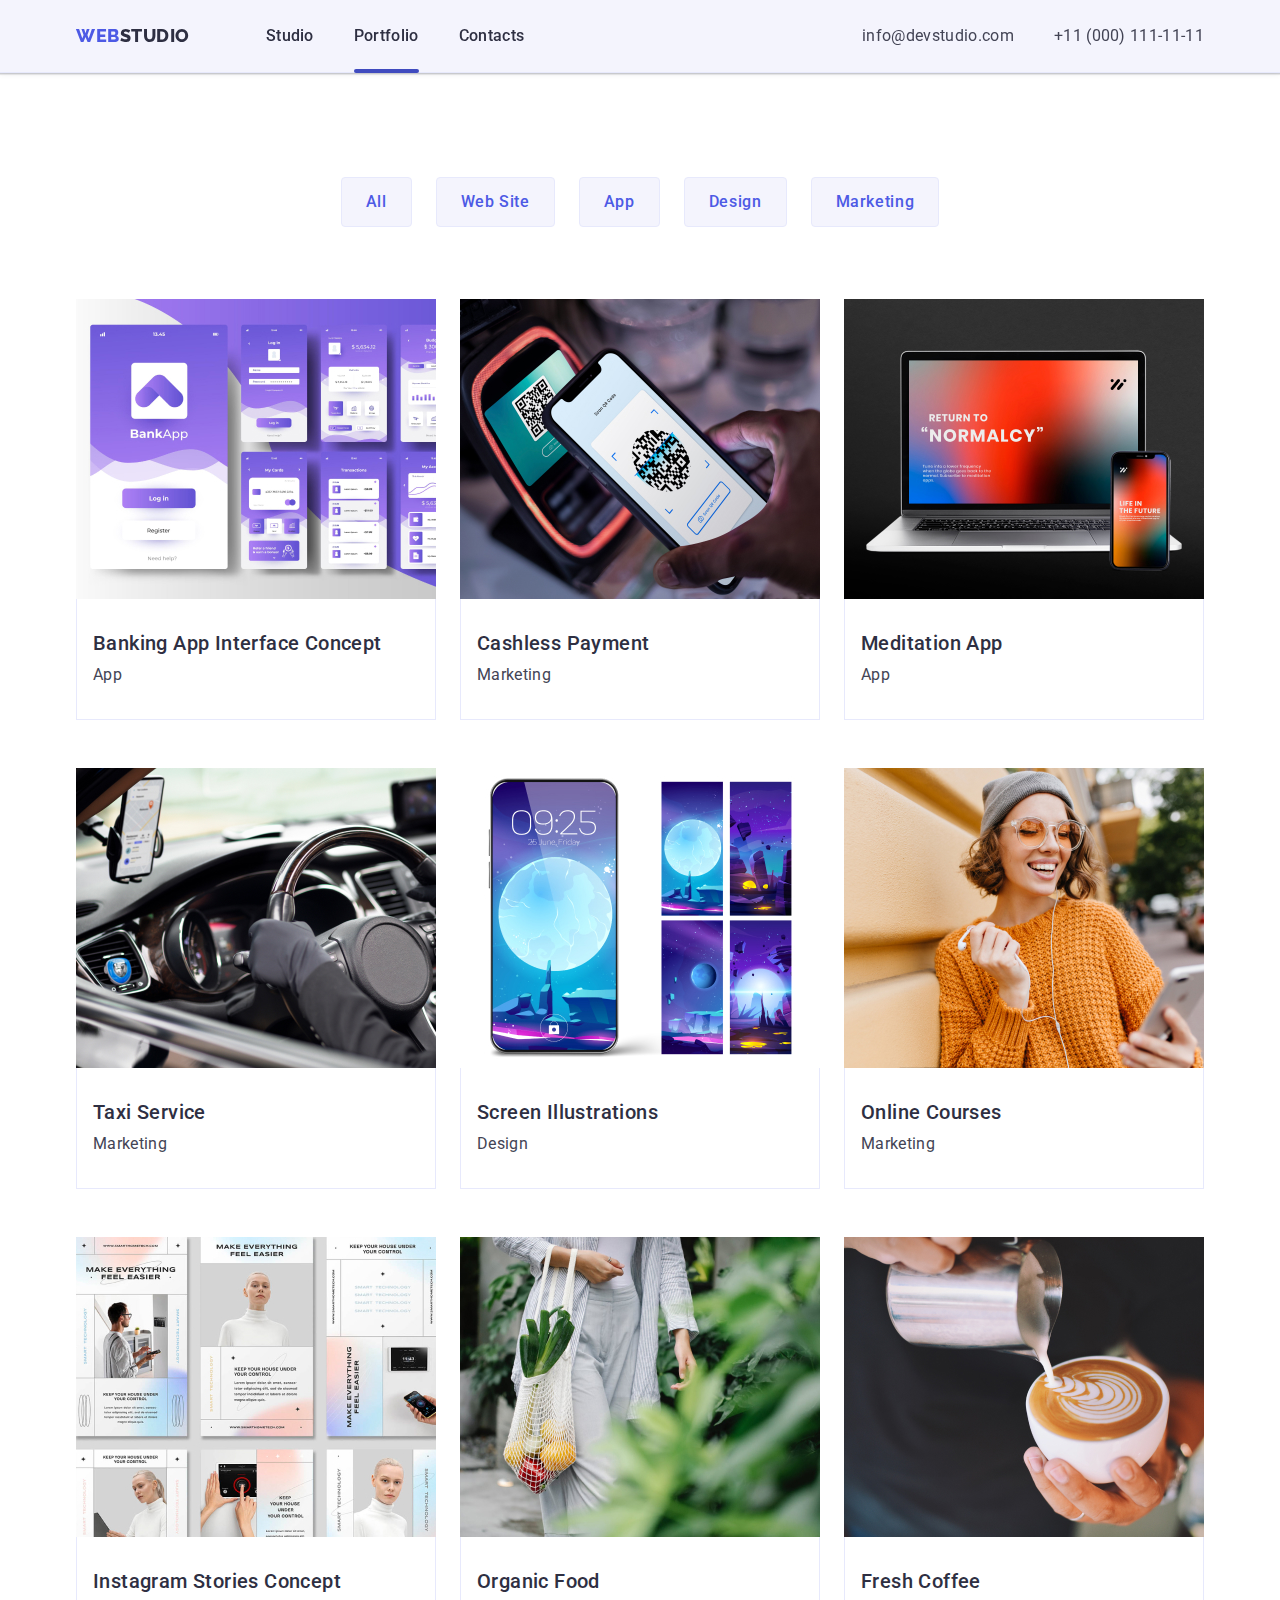
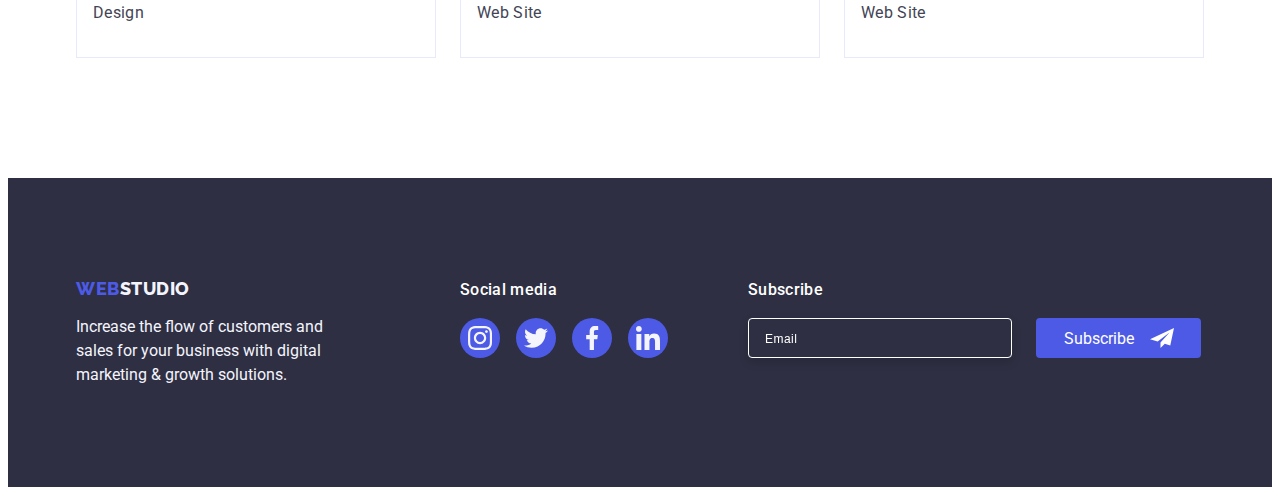
==== portfolio.html @ 1e432d4f "Initial commit" ====
<!DOCTYPE html>
<html lang="en">
  <head>
    <meta charset="UTF-8" />
    <meta http-equiv="X-UA-Compatible" content="IE=edge" />
    <meta name="viewport" content="width=device-width, initial-scale=1.0" />
    <link rel="preconnect" href="https://fonts.googleapis.com" />
    <link rel="preconnect" href="https://fonts.gstatic.com" crossorigin />
    <link
      href="https://fonts.googleapis.com/css2?family=Raleway:wght@800&family=Roboto:wght@400;500;700;900&display=swap"
      rel="stylesheet"
    />
    <title>Document</title>
    <link
      rel="stylesheet"
      href="https://cdnjs.cloudflare.com/ajax/libs/modern-normalize/1.1.0/modern-normalize.min.css"
      integrity="sha512-wpPYUAdjBVSE4KJnH1VR1HeZfpl1ub8YT/NKx4PuQ5NmX2tKuGu6U/JRp5y+Y8XG2tV+wKQpNHVUX03MfMFn9Q=="
      crossorigin="anonymous"
      referrerpolicy="no-referrer"
    />
    <link rel="stylesheet" href="./css/styles.css" />
  </head>
  <body>
    <header class="header header-portfolio">
      <div class="container nav">
        <nav class="nav-list">
          <a href="./index.html" class="web padding-web"
            >Web<span class="table-studio">Studio</span></a
          >
          <ul class="nav">
            <li class="nav-item">
              <a href="./index.html" class="links">Studio</a>
            </li>
            <li class="nav-item">
              <a href="./portfolio.html" class="links active">Portfolio</a>
            </li>
            <li class="nav-item"><a href="" class="links">Contacts</a></li>
          </ul>
        </nav>
        <address class="addr-nav">
          <ul class="nav-list address">
            <li>
              <a href="mailto:info@devstudio.com" class="contact"
                >info@devstudio.com</a
              >
            </li>
            <li>
              <a href="tel:+110001111111" class="contact"
                >+11 (000) 111-11-11</a
              >
            </li>
          </ul>
        </address>
      </div>
    </header>

    <main>
      <section class="filtrs">
        <div class="container">
          <h1 hidden>Portfolio</h1>
          <ul class="buttons-list">
            <li><button type="button" class="buttons">All</button></li>
            <li><button type="button" class="buttons">Web Site</button></li>
            <li><button type="button" class="buttons">App</button></li>
            <li><button type="button" class="buttons">Design</button></li>
            <li><button type="button" class="buttons">Marketing</button></li>
          </ul>

          <ul class="app-list">
            <li class="app-item">
              <a href="" class="app-link"
                ><div class="thumb">
                  <img
                    src="./images/banking.jpg"
                    alt="Banking App"
                    width="360"
                  />

                  <div class="overlay">
                    <p>
                      14 Stylish and User-Friendly App Design Concepts · Task
                      Manager App · Calorie Tracker App · Exotic Fruit Ecommerce
                      App · Cloud Storage App
                    </p>
                  </div>
                </div>
                <div class="app-title">
                  <h2 class="product-title">Banking App Interface Concept</h2>
                  <p class="article">App</p>
                </div></a
              >
            </li>
            <li class="app-item">
              <a href="" class="app-link"
                ><div class="thumb">
                  <img
                    src="./images/cashless.jpg"
                    alt="Cashless Payment"
                    width="360"
                  />

                  <div class="overlay">
                    <p>
                      14 Stylish and User-Friendly App Design Concepts · Task
                      Manager App · Calorie Tracker App · Exotic Fruit Ecommerce
                      App · Cloud Storage App
                    </p>
                  </div>
                </div>
                <div class="app-title">
                  <h2 class="product-title">Cashless Payment</h2>
                  <p class="article">Marketing</p>
                </div></a
              >
            </li>
            <li class="app-item">
              <a href="" class="app-link"
                ><div class="thumb">
                  <img
                    src="./images/meditation.jpg"
                    alt="Meditation App"
                    width="360"
                  />
                  <div class="overlay">
                    <p>
                      14 Stylish and User-Friendly App Design Concepts · Task
                      Manager App · Calorie Tracker App · Exotic Fruit Ecommerce
                      App · Cloud Storage App
                    </p>
                  </div>
                </div>
                <div class="app-title">
                  <h2 class="product-title">Meditation App</h2>
                  <p class="article">App</p>
                </div></a
              >
            </li>
            <li class="app-item">
              <a href="" class="app-link"
                ><div class="thumb">
                  <img src="./images/taxi.jpg" alt="Taxi Service" width="360" />

                  <div class="overlay">
                    <p>
                      14 Stylish and User-Friendly App Design Concepts · Task
                      Manager App · Calorie Tracker App · Exotic Fruit Ecommerce
                      App · Cloud Storage App
                    </p>
                  </div>
                </div>
                <div class="app-title">
                  <h2 class="product-title">Taxi Service</h2>
                  <p class="article">Marketing</p>
                </div></a
              >
            </li>
            <li class="app-item">
              <a href="" class="app-link"
                ><div class="thumb">
                  <img
                    src="./images/screen.jpg"
                    alt="Screen Illustration"
                    width="360"
                  />
                  <div class="overlay">
                    <p>
                      14 Stylish and User-Friendly App Design Concepts · Task
                      Manager App · Calorie Tracker App · Exotic Fruit Ecommerce
                      App · Cloud Storage App
                    </p>
                  </div>
                </div>
                <div class="app-title">
                  <h2 class="product-title">Screen Illustrations</h2>
                  <p class="article">Design</p>
                </div></a
              >
            </li>
            <li class="app-item">
              <a href="" class="app-link"
                ><div class="thumb">
                  <img
                    src="./images/oline-courses.jpg"
                    alt="Oline Courses"
                    width="360"
                  />

                  <div class="overlay">
                    <p>
                      14 Stylish and User-Friendly App Design Concepts · Task
                      Manager App · Calorie Tracker App · Exotic Fruit Ecommerce
                      App · Cloud Storage App
                    </p>
                  </div>
                </div>
                <div class="app-title">
                  <h2 class="product-title">Online Courses</h2>
                  <p class="article">Marketing</p>
                </div></a
              >
            </li>
            <li class="app-item">
              <a href="" class="app-link"
                ><div class="thumb">
                  <img
                    src="./images/instagram-stories.jpg"
                    alt="Instagram Stories"
                    width="360"
                  />
                  <div class="overlay">
                    <p>
                      14 Stylish and User-Friendly App Design Concepts · Task
                      Manager App · Calorie Tracker App · Exotic Fruit Ecommerce
                      App · Cloud Storage App
                    </p>
                  </div>
                </div>
                <div class="app-title">
                  <h2 class="product-title">Instagram Stories Concept</h2>
                  <p class="article">Design</p>
                </div></a
              >
            </li>
            <li class="app-item">
              <a href="" class="app-link"
                ><div class="thumb">
                  <img src="./images/organic-food.jpg" alt="Food" width="360" />

                  <div class="overlay">
                    <p>
                      14 Stylish and User-Friendly App Design Concepts · Task
                      Manager App · Calorie Tracker App · Exotic Fruit Ecommerce
                      App · Cloud Storage App
                    </p>
                  </div>
                </div>
                <div class="app-title">
                  <h2 class="product-title">Organic Food</h2>
                  <p class="article">Web Site</p>
                </div></a
              >
            </li>
            <li class="app-item">
              <a href="" class="app-link"
                ><div class="thumb">
                  <img
                    src="./images/fresh-coffee.jpg"
                    alt="Coffee"
                    width="360"
                  />
                  <div class="overlay">
                    <p>
                      14 Stylish and User-Friendly App Design Concepts · Task
                      Manager App · Calorie Tracker App · Exotic Fruit Ecommerce
                      App · Cloud Storage App
                    </p>
                  </div>
                </div>
                <div class="app-title">
                  <h2 class="product-title">Fresh Coffee</h2>
                  <p class="article">Web Site</p>
                </div></a
              >
            </li>
          </ul>
        </div>
      </section>
    </main>

    <footer class="footer">
      <div class="container footer-conteinter">
        <div class="footer-webstudio">
          <a href="./index.html" class="web footer-web"
            >Web<span class="footer-studio">Studio</span></a
          >
          <p class="footer-content">
            Increase the flow of customers and sales for your business with
            digital marketing & growth solutions.
          </p>
        </div>
        <div class="footer-soc-media">
          <p class="footer-media">Social media</p>
          <ul class="footer-list">
            <li class="soc-media">
              <a href="" class="footer-link" aria-label="Go to instagram">
                <svg class="icon-bg" width="24" height="24">
                  <use
                    class="icon"
                    href="./images/icons.svg#icon-instagram"
                  ></use>
                </svg>
              </a>
            </li>
            <li class="soc-media">
              <a href="" class="footer-link" aria-label="Go to twitter">
                <svg class="icon-bg" width="24" height="24">
                  <use
                    class="icon"
                    href="./images/icons.svg#icon-twitter"
                  ></use>
                </svg>
              </a>
            </li>
            <li class="soc-media">
              <a href="" class="footer-link" aria-label="Go to facebook">
                <svg class="icon-bg" width="24" height="24">
                  <use
                    class="icon"
                    href="./images/icons.svg#icon-facebook"
                  ></use>
                </svg>
              </a>
            </li>
            <li class="soc-media">
              <a href="" class="footer-link" aria-label="Go to linkedin">
                <svg class="icon-bg" width="24" height="24">
                  <use
                    class="icon"
                    href="./images/icons.svg#icon-linkedin"
                  ></use>
                </svg>
              </a>
            </li>
          </ul>
        </div>
        <div class="subscribe">
          <p class="subscribe-title">Subscribe</p>
          <div class="nav">
            <form class="subscribe-form">
              <label>
                <input
                  class="subscribe-input"
                  type="email"
                  name="email"
                  placeholder="Email"
                />
              </label>
            </form>
            <div class="subscribe-label">
              <batton class="subscribe-btn">
                <span class="subscribe-btn-title">Subscribe</span>
                <svg class="subscribe-logo" width="24" height="24">
                  <use href="./images/icons.svg#icon-telega-footer"></use>
                </svg>
              </batton>
            </div>
          </div>
        </div>
      </div>
    </footer>
  </body>
</html>
---- css/styles.css ----
:root{
    --title-text-color:#2E2F42;
    --text-color:#434455;
    --focus-text:#404BBF;
    --text-button:#4D5AE5;
    --background-button:#E7E9FC;
    --focus-button:#FFFFFF;
    --footer-text:#F4F4FD;
    --footer-focus-link:#31D0AA;
    --logo:#8E8F99;
    --anim-transition:250ms linear;
    --modal:#FCFCFC;
            
}

*,
*::after,
*::before{
    box-sizing: border-box;

}

.container{
    width: 1158px;
    padding: 0 15px; 
    margin: 0 auto;
}

body{
    font-family: Roboto, sans-serif;
    color: var(--text-color);
    background-color: var(--focus-button);
    padding-top: 73px;
}

ul {
    list-style: none;
    padding: 0;
    margin: 0;
}

a {
    color: inherit;
    text-decoration: none;
}

h1,
h2,
h3,
h4,
h5,
h6,
p {
    margin: 0;
}

img {
    display: block;
}

button {
    padding: 0;
    border: none;
    background-color: transparent;
    font: inherit;
    cursor: pointer;
}

address {
    font-style: normal;
}

/* header-nav */
.header-portfolio{
    z-index: 1;
}

.header {
    position: fixed;
    width: 100%;
        top: 0;
        left: 0;
        background-color: var(--footer-text);
    border-bottom: 1px solid var(--background-button);
    box-shadow: 0px 2px 1px rgba(46, 47, 66, 0.08), 0px 1px 1px rgba(46, 47, 66, 0.16), 0px 1px 6px rgba(46, 47, 66, 0.08);
}

.nav{
    display: flex;
}

.nav-list {
    display: flex;
    align-items: center;
}

.nav-item:not(:last-child){
margin-right: 40px;
}

.web {
    font-family: 'Raleway', sans-serif;
    font-weight: 800;
    font-size: 18px;
    line-height: 1.17;
    letter-spacing: 0.03em;
    text-transform: uppercase;
    color: var(--text-button);
    text-decoration: none;
}

.padding-web {
    margin-right: 76px;
    padding: 24px 0;
}

.table-studio {
    color: var(--title-text-color);
}

.links {
    font-weight: 500;
    font-size: 16px;
    line-height: 1.5;
    letter-spacing: 0.02em;
    color: var(--title-text-color);
    padding: 24px 0;
    transition: color var(--anim-transition);
    display: block;
    position: relative;
}

.active::after{
    content: '';
    position: absolute;
    width: 100%;
    height: 4px;
    bottom: -1px;
    background-color: var(--focus-text);
    left: 0;
    border-radius: 2px;

}
.links:hover,
.links:focus {
    color: var(--focus-text);
}

/* header-address */

.address {
    margin-left: auto;
    gap: 40px;
    padding: 24px 0;
}

.addr-nav {
    font-style: normal;
    margin-left: auto;
}

.contact {
    font-size: 16px;
    line-height: 1.5;
    letter-spacing: 0.02em;
    color: var(--text-color);
    transition: color var(--anim-transition);
}

.contact:hover,
.contact:focus {
    color: var(--focus-text);
}

/* hero */

.hero {
    background-image: linear-gradient(rgba(46, 47, 66, 0.7),rgba(46, 47, 66, 0.7)), url(../images/hero-photo.jpg);
    max-width: 1440px;
    margin-left: auto;
    margin-right: auto;
    background-repeat: no-repeat;
    background-position: center;
    background-size: cover;
    padding-top: 188px;
    padding-bottom: 188px;
}

.hero-title {
    margin-bottom: 48px;
    margin-top: 0;
    margin-left: auto;
    margin-right: auto;
    font-size: 56px;
    line-height: 1.07;
    letter-spacing: 0.02em;
    color: var(--focus-button);
    max-width: 496px;
    text-align: center;

}

.button {
    background-color: var(--text-button);
    font-family: "Roboto", sans-serif;
    font-weight: 500;
    font-size: 16px;
    line-height: 1.5;
    letter-spacing: 0.04em;
    color: var(--focus-button);
    cursor: pointer;
    box-shadow: 0px 4px 4px rgba(0, 0, 0, 0.15);
    border-radius: 4px;
    padding: 16px 32px;
    display: block;
    min-width: 169px;
    margin: 0 auto;
    transition: background-color var(--anim-transition),  color var(--anim-transition);

}

.button:hover,
.button:focus {
    color: var(--focus-button);
    background-color: var(--focus-text);

}

/* first section "Our work" */
.card-name{
    padding: 32px 0;
}

.our-work {
    padding: 120px 0;
}

.work-list {
    display: flex;
    justify-content: space-between;
    gap: 24px;
}

.work-item {
    width: calc((100% - 72px) / 4);
}

.work-bg-icon{
    display: flex;
    align-items: center;
    justify-content: center;
    border-radius: 4px;
    margin-bottom: 8px;
    width: 264px;
    height: 112px;
    background-color: var(--footer-text);
    padding: 24px 100px;
}

.work {
    font-weight: 500;
    font-size: 20px;
    line-height: 1.2;
    letter-spacing: 0.02em;
    color: var(--title-text-color);
    margin-bottom: 8px;
}

.article {
    font-size: 16px;
    line-height: 1.5;
    letter-spacing: 0.02em;
    color: var(--text-color);
}

/* second section "What are we doind" */

.application {
    padding-bottom: 120px;
}

.application-title {

    font-weight: 700;
    font-size: 36px;
    line-height: calc(40 / 36);
    text-align: center;
    letter-spacing: 0.02em;
    text-transform: capitalize;
    color: var(--title-text-color);
    margin-bottom: 72px;
}

.application-list {
    display: flex;
    justify-content: space-between;
    gap: 24px;
}

.application-item {
    width: calc((100% - 48px) / 3);
}

/* third section "Our team" */

.bg-team {
    background-color: var(--footer-text);
    padding: 120px 0;
}

.bg-cards {
    background-color: var(--focus-button);
    width: calc((100% - 72px) / 4);
    border-radius: 0px 0px 4px 4px;
    background: #FFFFFF;
        box-shadow: 0px 1px 6px rgba(46, 47, 66, 0.08), 0px 1px 1px rgba(46, 47, 66, 0.16), 0px 2px 1px rgba(46, 47, 66, 0.08);
}

.card-name {
    padding: 32px 0;
    
}

.soc-media-list{
    display: flex;
    margin-top: 8px;
    gap: 24px;
    justify-content: center;
}

.icon-bg{
    fill: var(--footer-text);
}

.social-link{
    display: flex;
    align-items: center;
    justify-content: center;
    width: 40px;
    height: 40px;
    border-radius: 50%;
    background-color: var(--text-button);
    transition: background-color var(--anim-transition);
}

.social-link:hover,
.social-link:focus{
    background-color: var(--focus-text);
}

.worker {
    font-weight: 500;
    font-size: 20px;
    line-height: 1.2;
    letter-spacing: 0.02em;
    color: var(--title-text-color);
    margin-bottom: 8px;
    text-align: center;
}

.subtitle {
    font-size: 16px;
    line-height: 1.5;
    letter-spacing: 0.02em;
    color: var(--text-color);
    text-align: center;
}

/* main section buttons */

.filtrs {
    padding-top: 96px;
    padding-bottom: 120px;
}

.buttons-list {
    display: flex;
    gap: 24px;
    justify-content: center;
    margin-bottom: 72px;
}

.buttons {
    font-size: 16px;
    line-height: 1.5;
    font-weight: 500;
    letter-spacing: 0.04em;
    color: var(--text-button);
    background-color: var(--footer-text);
    cursor: pointer;
    font-family: inherit;
    border: 1px solid var(--background-button);
    border-radius: 4px;
    padding: 12px 24px;
    transition: color var(--anim-transition), background-color var(--anim-transition), border var(--anim-transition), box-shadow var(--anim-transition);
}

.buttons:hover,
.buttons:focus {
    color: var(--focus-button);
    background-color: var(--focus-text);
    border: 1px solid transparent;
    box-shadow: 0px 3px 1px rgba(0, 0, 0, 0.1), 0px 2px 1px rgba(0, 0, 0, 0.08), 0px 2px 2px rgba(0, 0, 0, 0.12);
}

/* cards section */

.app-list {
    display: flex;
    flex-wrap: wrap;
    gap: 24px;
    row-gap: 48px;
}

.app-link{
    display: block;
    transition: box-shadow var(--anim-transition);
}
.app-title {
    padding: 32px 16px;
    border: 1px solid var(--background-button);
    border-top: none;
}

.app-link:hover,
.app-link:focus{
    box-shadow: 0px 1px 6px rgba(46, 47, 66, 0.08), 0px 1px 1px rgba(46, 47, 66, 0.16), 0px 2px 1px rgba(46, 47, 66, 0.08);
}

.app-link:hover .overlay,
.app-link:focus .overlay{
    transform: translateY(0%);
}

.app-item {
    flex-basis: calc((100% - 24px * 2) / 3);
}

.product-title {
    font-weight: 500;
    font-size: 20px;
    line-height: 1.2;
    letter-spacing: 0.02em;
    color: var(--title-text-color);
    margin-bottom: 8px;

}

.thumb{
position: relative;
overflow: hidden;
}

.overlay{
    font-size: 16px;
        line-height: calc(24 / 16);
        letter-spacing: 0.02em;
    color: var(--footer-text);

    position: absolute;
    top: 0;
    left: 0;
    width: 100%;
    height: 100%;
    background-color: var(--text-button);
    padding: 40px 32px;
    transform: translateY(100%);
    transition: transform var(--anim-transition);
}

/* Customers */

.logo-section{
padding: 120px 0;
}

.logo-title{
    font-size: 36px;
    line-height: 1.1;
    color: var(--title-text-color);
    text-align: center;
    margin-bottom: 72px;

}
.logo-list {
    display: flex;
    margin-top: 72px;
    gap: 24px;
}

.logo-item{
    width: calc((100% - 120px) / 6);
    height: 88px;
}

.logo-link{
    width: 100%;
    height: 100%;
    border: 1px solid var(--logo);
    border-radius: 4px;
    display: flex;
    align-items: center;
    justify-content: center;
    color: var(--logo);
    transition: color var(--anim-transition), border-color var(--anim-transition);
}

.logo-link:hover,
.logo-link:focus {
    border-color:var(--focus-text);
    color:var(--focus-text);  
}

    .logo{
        fill: currentColor;
    }
    
/* footer */

.footer-conteinter{
    align-items: baseline;
    display: flex;
}
.footer{
    background-color: var(--title-text-color);
    padding: 100px 0;
    
}

.footer-webstudio{
    margin-right: 120px;
}

.footer-studio{
    color: var(--footer-text);
}

.footer-web
{
    display: inline-block;
        margin-bottom: 16px;
}

.footer-content{
    color: var(--footer-text);
    width: 264px;
    font-size: 16px;
    line-height: calc(24 / 16);
}

.footer-media{
        color: var(--focus-button);
        font-weight: 500;
        font-size: 16px;
        line-height: calc(24 / 16);
        letter-spacing: 0.02em;
        margin-bottom: 16px;
}

.footer-list {
    display: flex;
    margin-top: 16px;
    gap: 16px;
}

.footer-link {
    display: flex;
    align-items: center;
    justify-content: center;
    width: 40px;
    height: 40px;
    border-radius: 50%;
    background-color: var(--text-button);
    transition: background-color var(--anim-transition);
}

.footer-link:hover,
.footer-link:focus {
    background-color: var(--footer-focus-link);
}
.subscribe{
    margin-left: 80px;
}
.subscribe-form{
    margin-right: 24px;
}

.subscribe-title {
    color: var(--focus-button);
    font-weight: 500;
    font-size: 16px;
    line-height: calc(24 / 16);
    letter-spacing: 0.02em;
    margin-bottom: 16px;
}

.subscribe-input{
    width: 264px;
    height: 40px;
    
    background-color: var(--title-text-color);
    border: 1px solid var(--focus-button);
    filter: drop-shadow(0px 4px 4px rgba(0, 0, 0, 0.15));
    border-radius: 4px;
    padding: 8px 16px;
    transition: border var(--anim-transition);
}

.subscribe-input:hover{
    border: 1px solid var(--focus-text) ;
}

.subscribe-input::placeholder{
    color: var(--focus-button);
    font-size: 12px;
        line-height: calc(24 / 12);
        letter-spacing: 0.04em;

}

.subscribe-btn{
    width: 165px;
    height: 40px;
    color: var(--focus-button);
    background-color: var(--text-button);
    border-radius: 4px;
    display: flex;
    align-items: center;
    justify-content: center;
    transition: background-color var(--anim-transition);  
}

.subscribe-btn:hover,
.subscribe-btn:focus{
    background-color: var(--focus-text);
}

.subscribe-btn-title{
    margin-right: 16px; 
}
.subscribe-logo{
    fill: var(--focus-button);
}

.subscribe-label{
    display: flex;
}
/* modal */

.backdrop.is-hidden {
    opacity: 0;
    visibility: hidden;
    pointer-events: none;
}

.backdrop {
    position: fixed;
    top: 0;
    left: 0;
    width: 100%;
    height: 100%;
    background: rgba(46, 47, 66, 0.4);
    transition: opacity var(--anim-transition), visibility var(--anim-transition);
}

.modal {
    position: absolute;
    top: 50%;
    left: 50%;
    transform: translate(-50%, -50%) scale(1);
    width: 408px;
    min-height: 584px;
    background-color: var(--modal);
    transition: transform var(--anim-transition);
    box-shadow: 0px 1px 1px rgba(0, 0, 0, 0.14), 0px 1px 3px rgba(0, 0, 0, 0.12), 0px 2px 1px rgba(0, 0, 0, 0.2);
    border-radius: 4px;
    padding: 72px 24px 0 24px;
}

.backdrop.is-hidden .modal {
    transform: translate(-50%, -50%) rotate(0.6);
}

.close-btn {
    position: absolute;
    right: 24px;
    top: 24px;
    display: flex;
    align-items: center;
    justify-content: center;
    width: 24px;
    height: 24px;
    border-radius: 50%;
    background-color: var(--background-button);
    fill: var(--title-text-color);
    transition: background-color var(--anim-transition), fill var(--anim-transition);
}

.close-btn:hover,
.close-btn:focus{
    background-color: var(--focus-text);
    fill: var(--focus-button);
}

.modal-title{
    font-weight: 500;
    font-size: 16px;
    line-height: calc(24 / 16);
    text-align: center;
    letter-spacing: 0.02em;
    color: var(--title-text-color);
    margin-bottom: 16px;
}

.modal-form-name{
    font-size: 12px;
    line-height: calc(14 / 12);
    letter-spacing: 0.01em;
    color: var(--logo);
}

.modal-form-label {
    display: flex;
    flex-direction: column;
    gap: 4px;
}

.modal-form-label:not(:last-child) {
    margin-bottom: 8px;
}

.input-wrapper {
    position: relative;
}

.modal-form-input {
    display: block;
    width: 100%;
}

.modal-form-input
 {
    height: 40px;
    border: 1px solid rgba(46, 47, 66, 0.4);
    border-radius: 4px;
    padding: 8px 16px;
    padding-left: 48px;
    outline: 1px solid transparent;
    transition: border-color var(--anim-transition);
}

.modal-form-comment{
    height: 40px;
    border: 1px solid rgba(46, 47, 66, 0.4);
    border-radius: 4px;
    padding: 8px 16px;
    outline: 1px solid transparent;
    transition: border-color var(--anim-transition);
}

.modal-form-input:focus,
.modal-form-input:hover{
    border-color: var(--text-button);
}

.modal-form-input:focus~.modal-form-icon,
.modal-form-input:hover~.modal-form-icon{
    fill: var(--text-button);
}

.modal-form-comment {
    height: 120px;
}

.modal-form-comment::placeholder {
    font-size: 12px;
    line-height: calc(14/12);
    letter-spacing: 0.04em;
    color: rgba(46, 47, 66, 0.4);
}

.modal-form-btn {
    font-weight: 500;
    font-size: 16px;
    line-height: calc(24 / 16);
    text-align: center;
    letter-spacing: 0.04em;
    color: var(--focus-button);
    display: block;
    background: var(--text-button);
    box-shadow: 0px 4px 4px rgba(0, 0, 0, 0.15);
    border-radius: 4px;
    padding: 16px 32px;
    min-width: 169px;
    margin: 24px auto;
    transition: background var(--anim-transition);
}

.modal-form-btn:focus,
.modal-form-btn:hover{
background: var(--focus-text);
}

.modal-form-icon {
    fill: var(--title-text-color) ;
    position: absolute;
    top: 50%;
    transform: translateY(-50%);
    left: 20px;
    transition: fill var(--anim-transition);
}

.custom-checkbox {
    display: flex;
    align-items: center;
    justify-content: center;
    width: 16px;
    height: 16px;
    border: 1px solid rgba(46, 47, 66, 0.4);
    border-radius: 2px;
    color: transparent;
    transition: border-color var(--anim-transition),
    background var(--anim-transition);
    cursor: pointer;
}


.subtitle-modal{
    font-size: 12px;
    line-height: calc(14 / 12);
    letter-spacing: 0.04em;
    color: var(--logo);
    margin-left: 8px; 
}

.modal-link{
color: var(--text-button);
text-decoration: underline;
font-size: 12px;
line-height: calc(14 / 12);
letter-spacing: 0.04em;
}

.custom-icon {
    fill: currentColor;
    transition: fill var(--anim-transition) 250ms;
}

.checkbox{
    display: flex;
    align-items: center;
}

.checkbox-wrap {
    display: flex;
    align-items: self-end;
}

.visually-hidden {
    position: absolute;
    width: 1px;
    height: 1px;
    margin: -1px;
    border: 0;
    padding: 0;

    white-space: nowrap;
    clip-path: inset(100%);
    clip: rect(0 0 0 0);
    overflow: hidden;
}

.checkbox:checked + .checkbox-wrap > .custom-checkbox {
    background-color: var(--focus-text);
    border-color: transparent;
    color: var(--footer-text);
}
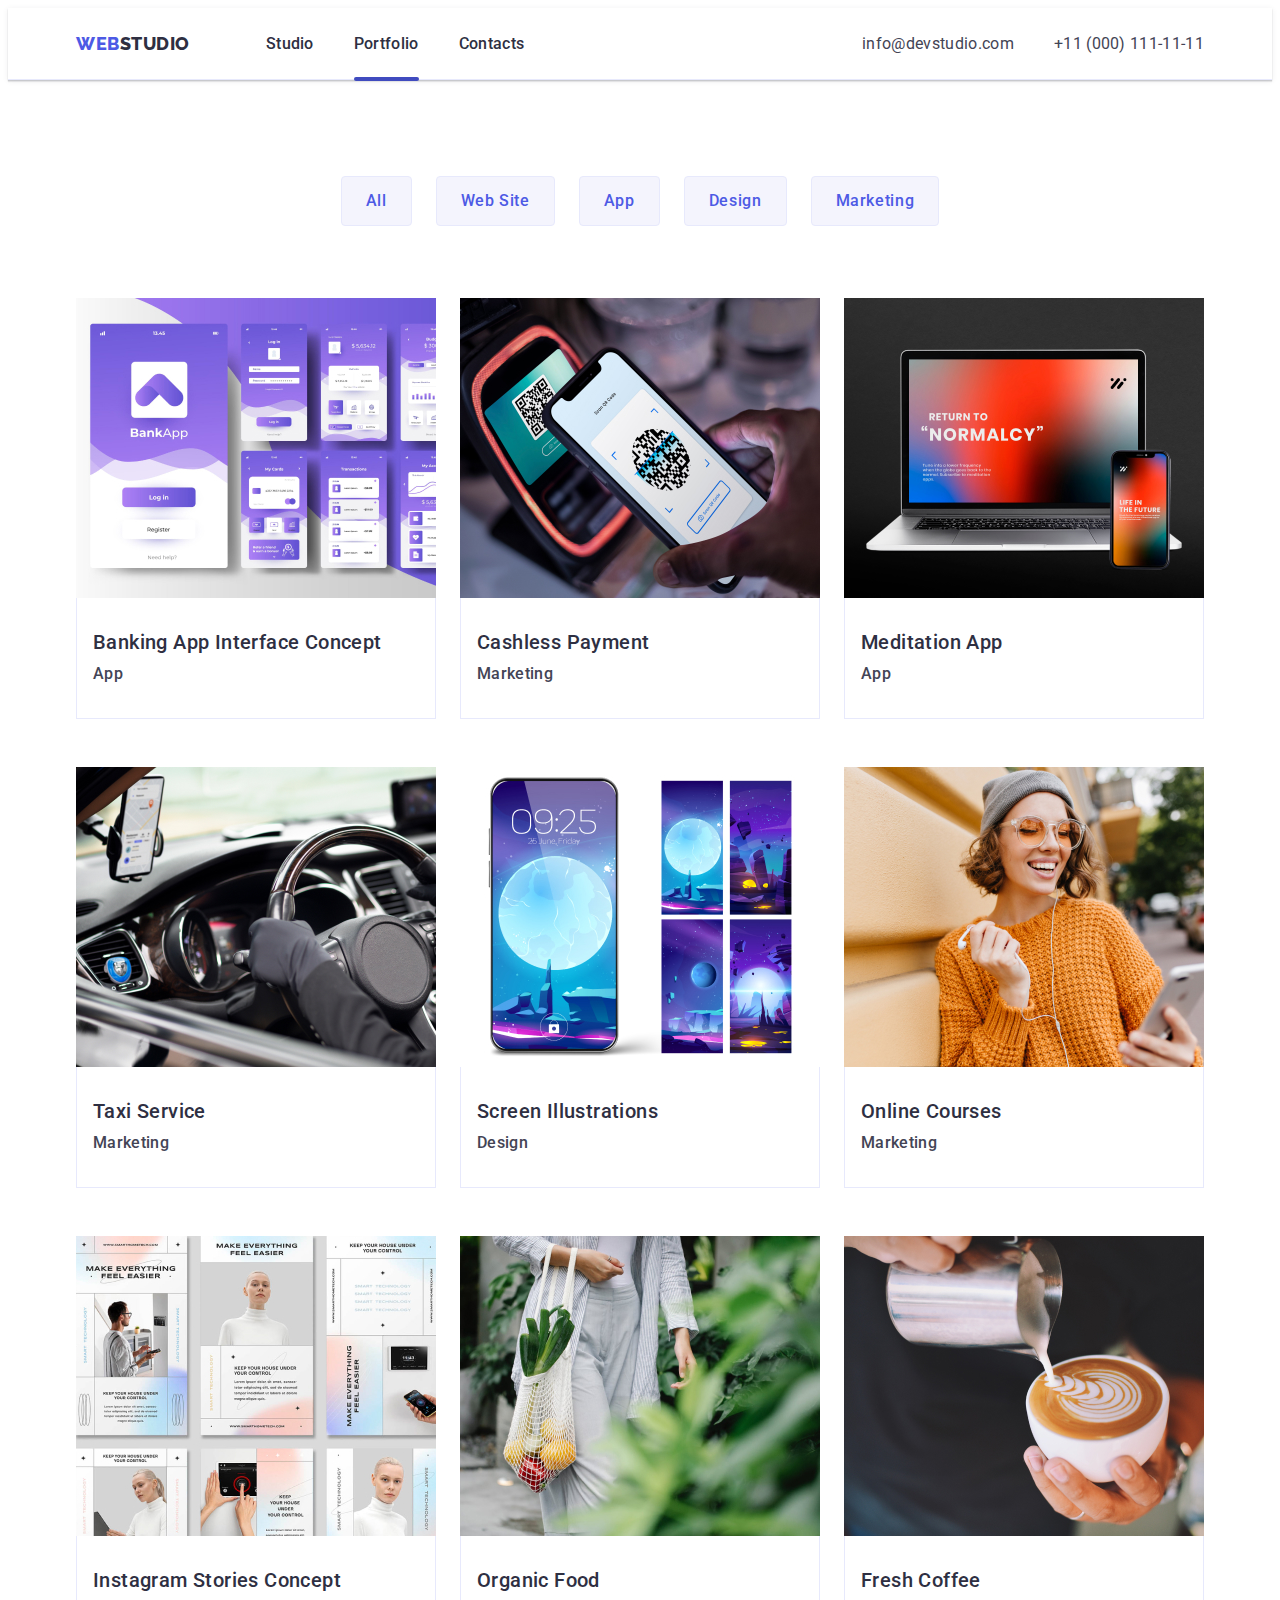
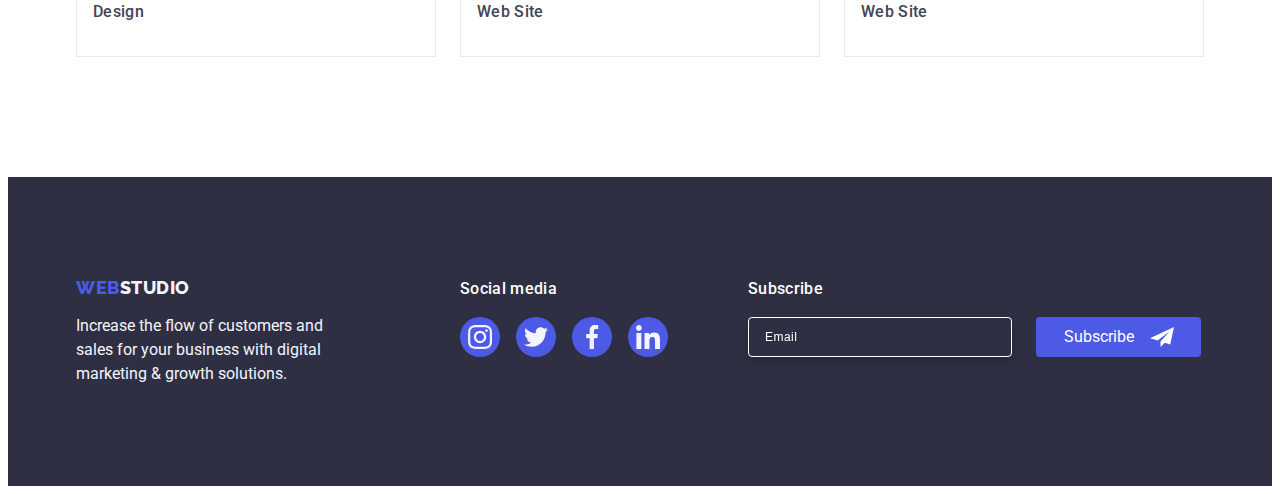
==== commit 54d20488: "edits" ====
--- a/portfolio.html
+++ b/portfolio.html
@@ -18,7 +18,11 @@
       crossorigin="anonymous"
       referrerpolicy="no-referrer"
     />
-    <link rel="stylesheet" href="./css/styles.css" />
+    <link rel="stylesheet" href="./css/var.css" />
+    <link rel="stylesheet" href="./css/command.css" />
+    <link rel="stylesheet" href="./css/mobile.css" />
+    <link rel="stylesheet" href="./css/tablet.css" />
+    <link rel="stylesheet" href="./css/desktop.css" />
   </head>
   <body>
     <header class="header header-portfolio">
--- a/css/var.css
+++ b/css/var.css
@@ -0,0 +1,14 @@
+:root {
+    --title-text-color: #2E2F42;
+    --text-color: #434455;
+    --focus-text: #404BBF;
+    --text-button: #4D5AE5;
+    --background-button: #E7E9FC;
+    --focus-button: #FFFFFF;
+    --footer-text: #F4F4FD;
+    --footer-focus-link: #31D0AA;
+    --logo: #8E8F99;
+    --anim-transition: 250ms linear;
+    --modal: #FCFCFC;
+
+}--- a/css/command.css
+++ b/css/command.css
@@ -0,0 +1,52 @@
+*,
+*::after,
+*::before {
+    box-sizing: border-box;
+
+}
+
+body {
+    font-family: Roboto, sans-serif;
+    color: var(--text-color);
+    background-color: var(--focus-button);
+    /* padding-top: 73px; */
+}
+
+ul {
+    list-style: none;
+    padding: 0;
+    margin: 0;
+}
+
+a {
+    color: inherit;
+    text-decoration: none;
+}
+
+h1,
+h2,
+h3,
+h4,
+h5,
+h6,
+p {
+    margin: 0;
+}
+
+img {
+    display: block;
+    max-width: 100%;
+    height: auto;
+}
+
+button {
+    padding: 0;
+    border: none;
+    background-color: transparent;
+    font: inherit;
+    cursor: pointer;
+}
+
+address {
+    font-style: normal;
+}--- a/css/mobile.css
+++ b/css/mobile.css
@@ -0,0 +1,920 @@
+.container {
+    width: 100%;
+    padding: 0 16px;
+    margin: 0 auto;
+}
+
+/* header */
+
+ .header {
+    width: 100%;
+    height: 70px;
+    padding: 24px 0;
+    top: 0;
+    left: 0;
+    background-color: #FFFFFF;
+    border-bottom: 1px solid var(--background-button);
+    box-shadow: 0px 2px 1px rgba(46, 47, 66, 0.08), 0px 1px 1px rgba(46, 47, 66, 0.16), 0px 1px 6px rgba(46, 47, 66, 0.08);
+}
+
+.nav {
+    display: none;
+}
+
+.padding-web {
+    margin-right: 76px;
+    padding: 24px 0;
+}
+
+.table-studio {
+    color: var(--title-text-color);
+}
+.burger{
+    position: absolute;
+        top: 24px;
+        right: 16px;
+        border: none;
+}
+.burger-icon{
+    fill:var(--title-text-color);
+}
+
+/* header-address */
+
+.addr-nav {
+    display: none;
+} 
+
+/* hero */
+
+.hero {
+    background-image: linear-gradient(rgba(46, 47, 66, 0.7), rgba(46, 47, 66, 0.7)), url('../images/mobile/hero-mobile.jpg');
+    margin-left: auto;
+    margin-right: auto; 
+    background-repeat: no-repeat;
+    background-position: center;
+    background-size: cover;
+    padding:112px 0;
+}
+
+.hero-title {
+    font-weight: 700;
+    margin-bottom: 72px;
+    margin-top: 0;
+    margin-left: auto;
+    margin-right: auto;
+    font-size: 36px;
+    line-height: calc(40 / 36);
+    letter-spacing: 0.02em;
+    color: var(--focus-button);
+    max-width: 496px;
+    text-align: center;
+
+}
+
+.button {
+    background-color: var(--text-button);
+    font-weight: 500;
+    font-size: 16px;
+    line-height: 1.5;
+    letter-spacing: 0.04em;
+    color: var(--focus-button);
+    cursor: pointer;
+    box-shadow: 0px 4px 4px rgba(0, 0, 0, 0.15);
+    border-radius: 4px;
+    padding: 16px 32px;
+    display: block;
+    min-width: 169px;
+    margin: 0 auto;
+    transition: background-color var(--anim-transition), color var(--anim-transition);
+
+}
+
+.button:hover,
+.button:focus {
+    color: var(--focus-button);
+    background-color: var(--focus-text);
+
+}
+
+/* first section "Our work" */
+
+.our-work {
+    padding: 96px 0;
+}
+
+.work-bg-icon {
+    display: none;
+}
+
+.work-item:not(:last-child){
+    margin-bottom: 72px;
+}
+.work {
+    font-weight: 700;
+        font-size: 36px;
+        line-height: calc(40 / 36);
+    text-align: center;
+    letter-spacing: 0.02em;
+    line-height: 1.2;
+    letter-spacing: 0.02em;
+    color: var(--title-text-color);
+    margin-bottom: 8px;
+}
+
+.article {
+    font-size: 16px;
+    font-weight: 500;
+    line-height: calc(24 / 16);
+    letter-spacing: 0.02em;
+    color: var(--text-color);
+}
+
+/* second section "What are we doind" */
+.application-title{
+    display: none;
+}
+
+.application-list {
+    display: none;
+}
+
+/* third section "Our team" */
+
+.bg-team {
+    background-color: var(--footer-text);
+    padding: 96px 0;
+}
+
+.ourteam-title{
+            font-weight: 700;
+            font-size: 36px;
+            line-height: calc(40 / 36);
+            text-align: center;
+            letter-spacing: 0.02em;
+            text-transform: capitalize;
+            color: var(--title-text-color);
+            margin-bottom: 72px;
+}
+
+.bg-cards {
+    margin: 0 auto;
+    width: 264px;
+    background-color: var(--focus-button);
+    border-radius: 0px 0px 4px 4px;
+    background: #FFFFFF;
+    box-shadow: 0px 1px 6px rgba(46, 47, 66, 0.08), 0px 1px 1px rgba(46, 47, 66, 0.16), 0px 2px 1px rgba(46, 47, 66, 0.08);
+}
+
+.bg-cards:not(:last-child) {
+    margin-bottom: 72px;
+}
+
+.card-name {
+    padding: 32px 0;
+}
+
+.soc-media-list {
+    display: flex;
+    margin-top: 8px;
+    gap: 24px;
+    justify-content: center;
+}
+
+.icon-bg {
+    fill: var(--footer-text);
+}
+
+.social-link {
+    display: flex;
+    align-items: center;
+    justify-content: center;
+    width: 40px;
+    height: 40px;
+    border-radius: 50%;
+    background-color: var(--text-button);
+    transition: background-color var(--anim-transition);
+}
+
+.social-link:hover,
+.social-link:focus {
+    background-color: var(--focus-text);
+}
+
+.worker {
+    font-weight: 500;
+    font-size: 20px;
+    line-height:calc(24 / 20);
+    letter-spacing: 0.02em;
+    color: var(--title-text-color);
+    margin-bottom: 8px;
+    text-align: center;
+}
+
+.subtitle {
+    font-size: 16px;
+    line-height: 1.5;
+    letter-spacing: 0.02em;
+    color: var(--text-color);
+    text-align: center;
+}
+
+/* Customers */
+
+.logo-section {
+    padding: 96px 16px;
+}
+
+.logo-title {
+    font-weight: 700;
+    font-size: 36px;
+    line-height: 1.1;
+    color: var(--title-text-color);
+    letter-spacing: 0.02em;
+    text-align: center;
+    margin-bottom: 72px;
+
+}
+
+.logo-list {
+    margin: 0 auto;
+    justify-content: center;
+    display: flex;
+    flex-wrap: wrap;
+    gap: 72px 16px;
+
+}
+
+.logo-item {
+    width: calc((100% - 32px) / 2);
+    height: 88px;
+}
+
+.logo-link {
+    width: 100%;
+    height: 100%;
+    border: 1px solid var(--logo);
+    border-radius: 4px;
+    display: flex;
+    align-items: center;
+    justify-content: center;
+    color: var(--logo);
+    transition: color var(--anim-transition), border-color var(--anim-transition);
+}
+
+.logo-link:hover,
+.logo-link:focus {
+    border-color: var(--focus-text);
+    color: var(--focus-text);
+}
+
+.logo {
+    fill: currentColor;
+}
+
+/* footer */
+
+.web {
+    font-family: 'Raleway', sans-serif;
+    font-weight: 800;
+    font-size: 18px;
+    line-height: 1.17;
+    letter-spacing: 0.03em;
+    text-transform: uppercase;
+    color: var(--text-button);
+    text-decoration: none;
+}
+
+.footer-conteinter {
+    margin:0 auto;
+}
+
+.footer {
+    background-color: var(--title-text-color);
+    padding: 96px 0;
+}
+
+.footer-webstudio {
+text-align: center;
+margin-bottom: 72px;
+}
+
+.footer-soc-media{
+    margin-bottom: 72px;
+}
+
+.footer-studio {
+    color: var(--footer-text);
+}
+
+.footer-web {
+    display: inline-block;
+    margin-bottom: 16px;
+}
+
+.footer-content {
+    color: var(--footer-text);
+    width: 264px;
+    font-size: 16px;
+    line-height: calc(24 / 16);
+    text-align: center;
+    display: block;
+    margin: 0 auto;
+}
+
+.footer-media {
+    color: var(--focus-button);
+    font-weight: 500;
+    font-size: 16px;
+    line-height: calc(24 / 16);
+    letter-spacing: 0.02em;
+    margin-bottom: 16px;
+    text-align: center;
+}
+
+.footer-list {
+    display: flex;
+    margin-top: 16px;
+    gap: 16px;
+    justify-content: center;
+}
+
+.footer-link {
+    display: flex;
+    align-items: center;
+    justify-content: center;
+    width: 40px;
+    height: 40px;
+    border-radius: 50%;
+    background-color: var(--text-button);
+    transition: background-color var(--anim-transition);
+}
+
+.footer-link:hover,
+.footer-link:focus {
+    background-color: var(--footer-focus-link);
+}
+
+.subscribe-label{
+    justify-content: center;
+}
+
+.subscribe-form {
+    margin-bottom: 16px;
+}
+
+.subscribe-title {
+    color: var(--focus-button);
+    font-weight: 500;
+    font-size: 16px;
+    line-height: calc(24 / 16);
+    letter-spacing: 0.02em;
+    margin-bottom: 16px;
+    text-align: center;
+}
+
+.subscribe-input {
+    width: 100%;
+    height: 40px;
+    background-color: var(--title-text-color);
+    border: 1px solid var(--focus-button);
+    filter: drop-shadow(0px 4px 4px rgba(0, 0, 0, 0.15));
+    border-radius: 4px;
+    padding: 0 15px;
+    transition: border var(--anim-transition);
+    margin-bottom: 16;
+}
+
+.subscribe-input:hover {
+    border: 1px solid var(--focus-text);
+}
+
+.subscribe-input::placeholder {
+    color: var(--focus-button);
+    font-size: 12px;
+    line-height: calc(24 / 12);
+    letter-spacing: 0.04em;
+
+}
+
+.subscribe-btn {
+    width: 165px;
+    height: 40px;
+    color: var(--focus-button);
+    background-color: var(--text-button);
+    border-radius: 4px;
+    display: flex;
+    align-items: center;
+    justify-content: center;
+    transition: background-color var(--anim-transition);
+}
+
+.subscribe-btn:hover,
+.subscribe-btn:focus {
+    background-color: var(--focus-text);
+}
+
+.subscribe-btn-title {
+    margin-right: 16px;
+}
+
+.subscribe-logo {
+    fill: var(--focus-button);
+}
+
+.subscribe-label {
+    display: flex;
+}
+
+/* menu */
+.menu-title-main{
+font-weight: 700;
+    font-size: 36px;
+    line-height: 1.11;
+    letter-spacing: 0.02em;
+    text-transform: capitalize;
+    color: var(--focus-text);
+}
+
+.menu-title{
+    font-weight: 700;
+        font-size: 36px;
+        line-height: 1.11;
+        letter-spacing: 0.02em;
+        text-transform: capitalize;
+        color:var(--title-text-color);
+}
+
+.menu-item:not(:last-child){
+    margin-bottom: 40px;
+}
+
+.burger-contact{
+    font-weight: 700;
+        font-size: 36px;
+        line-height: 1.11px;
+    
+        letter-spacing: 0.02em;
+        text-transform: capitalize;
+        color: var(--focus-text);
+}
+
+.burger-adress{
+    font-weight: 500;
+        font-size: 20px;
+        line-height: 1.2px;
+        letter-spacing: 0.02em;
+        color: var(--text-color);
+}
+.mobile-menu {
+    position: fixed;
+    top: 0;
+    left: 0;
+    background-color:#FFFFFF;
+    width: 100%;
+    height: 100%;
+    padding: 80px 40px;
+    transform: translateX(100%);
+    transition: transform var(--anim-transition);
+    display: flex;
+    flex-direction: column;
+    pointer-events: none;
+    visibility: hidden;
+    opacity: 0;
+}
+
+.mobile-menu.is-open {
+    transform: translateX(0);
+    pointer-events: initial;
+    visibility: visible;
+    opacity: 1;
+}
+
+.menu-adress {
+    margin-bottom: 48px;
+}
+
+.menu-media-list {
+    display: flex;
+    margin-top: 8px;
+    gap: 24px;
+    justify-content:space-between ;
+}
+
+/* .menu-media:not(:last-child){
+margin-right: 56px;
+} */
+
+.down{
+    position: absolute;
+left: 40px;
+bottom: 40px;
+}
+
+.close-menu {
+    position: absolute;
+    right: 24px;
+    top: 24px;
+    display: flex;
+    align-items: center;
+    justify-content: center;
+    width: 24px;
+    height: 24px;
+    border-radius: 50%;
+    background-color: var(--background-button);
+    fill: var(--title-text-color);
+    transition: background-color var(--anim-transition), fill var(--anim-transition);
+}
+
+.close-menu:hover,
+.close-menu:focus {
+    background-color: var(--focus-text);
+    fill: var(--focus-button);
+}
+
+/* modal */
+
+.backdrop.is-hidden {
+    opacity: 0;
+    visibility: hidden;
+    pointer-events: none;
+}
+
+.backdrop {
+    position: fixed;
+    top: 0;
+    left: 0;
+    width: 100%;
+    height: 100%;
+    background: rgba(46, 47, 66, 0.4);
+    transition: opacity var(--anim-transition), visibility var(--anim-transition);
+}
+
+.modal {
+    position: absolute;
+    top: 50%;
+    left: 50%;
+    transform: translate(-50%, -50%) scale(1);
+    width: 392px;
+    max-height: 584px;
+    background-color: var(--modal);
+    transition: transform var(--anim-transition);
+    box-shadow: 0px 1px 1px rgba(0, 0, 0, 0.14), 0px 1px 3px rgba(0, 0, 0, 0.12), 0px 2px 1px rgba(0, 0, 0, 0.2);
+    border-radius: 4px;
+    padding: 72px 24px 0 24px;
+}
+
+.backdrop.is-hidden .modal {
+    transform: translate(-50%, -50%) rotate(0.6);
+}
+
+.close-btn {
+    position: absolute;
+    right: 24px;
+    top: 24px;
+    display: flex;
+    align-items: center;
+    justify-content: center;
+    width: 24px;
+    height: 24px;
+    border-radius: 50%;
+    background-color: var(--background-button);
+    fill: var(--title-text-color);
+    transition: background-color var(--anim-transition), fill var(--anim-transition);
+}
+
+.close-btn:hover,
+.close-btn:focus {
+    background-color: var(--focus-text);
+    fill: var(--focus-button);
+}
+
+.modal-title {
+    font-weight: 500;
+    font-size: 16px;
+    line-height: calc(24 / 16);
+    text-align: center;
+    letter-spacing: 0.02em;
+    color: var(--title-text-color);
+    margin-bottom: 16px;
+}
+
+.modal-form-name {
+    font-size: 12px;
+    line-height: calc(14 / 12);
+    letter-spacing: 0.01em;
+    color: var(--logo);
+}
+
+.modal-form-label {
+    display: flex;
+    flex-direction: column;
+    gap: 4px;
+}
+
+.modal-form-label:not(:last-child) {
+    margin-bottom: 8px;
+}
+
+.input-wrapper {
+    position: relative;
+}
+
+.modal-form-input {
+    display: block;
+    width: 100%;
+}
+
+.modal-form-input {
+    height: 40px;
+    border: 1px solid rgba(46, 47, 66, 0.4);
+    border-radius: 4px;
+    padding: 8px 16px;
+    padding-left: 48px;
+    outline: 1px solid transparent;
+    transition: border-color var(--anim-transition);
+}
+
+.modal-form-comment {
+    height: 40px;
+    border: 1px solid rgba(46, 47, 66, 0.4);
+    border-radius: 4px;
+    padding: 8px 16px;
+    outline: 1px solid transparent;
+    transition: border-color var(--anim-transition);
+}
+
+.modal-form-comment:hover,
+.modal-form-comment:focus {
+    border-color: var(--focus-text);
+}
+
+.modal-form-input:focus,
+.modal-form-input:hover {
+    border-color: var(--text-button);
+}
+
+.modal-form-input:focus~.modal-form-icon,
+.modal-form-input:hover~.modal-form-icon {
+    fill: var(--text-button);
+}
+
+.modal-form-comment {
+    height: 120px;
+}
+
+.modal-form-comment::placeholder {
+    font-size: 12px;
+    line-height: calc(14/12);
+    letter-spacing: 0.04em;
+    color: rgba(46, 47, 66, 0.4);
+}
+
+.modal-form-btn {
+    font-weight: 500;
+    font-size: 16px;
+    line-height: calc(24 / 16);
+    text-align: center;
+    letter-spacing: 0.04em;
+    color: var(--focus-button);
+    display: block;
+    background: var(--text-button);
+    box-shadow: 0px 4px 4px rgba(0, 0, 0, 0.15);
+    border-radius: 4px;
+    padding: 16px 32px;
+    min-width: 169px;
+    margin: 24px auto;
+    transition: background var(--anim-transition);
+}
+
+.modal-form-btn:focus,
+.modal-form-btn:hover {
+    background: var(--focus-text);
+}
+
+.modal-form-icon {
+    fill: var(--title-text-color);
+    position: absolute;
+    top: 50%;
+    transform: translateY(-50%);
+    left: 20px;
+    transition: fill var(--anim-transition);
+}
+
+.custom-checkbox {
+    display: flex;
+    align-items: center;
+    justify-content: center;
+    width: 16px;
+    height: 16px;
+    border: 1px solid rgba(46, 47, 66, 0.4);
+    border-radius: 2px;
+    color: transparent;
+    transition: border-color var(--anim-transition),
+        background var(--anim-transition);
+    cursor: pointer;
+}
+
+
+.subtitle-modal {
+    font-size: 12px;
+    line-height: calc(14 / 12);
+    letter-spacing: 0.04em;
+    color: var(--logo);
+    margin-left: 8px;
+}
+
+.modal-link {
+    color: var(--text-button);
+    text-decoration: underline;
+    font-size: 12px;
+    line-height: calc(14 / 12);
+    letter-spacing: 0.04em;
+}
+
+.custom-icon {
+    fill: currentColor;
+    transition: fill var(--anim-transition) 250ms;
+}
+
+.checkbox {
+    display: flex;
+    align-items: center;
+}
+
+.checkbox-wrap {
+    display: flex;
+    align-items: self-end;
+}
+
+.visually-hidden {
+    position: absolute;
+    width: 1px;
+    height: 1px;
+    margin: -1px;
+    border: 0;
+    padding: 0;
+
+    white-space: nowrap;
+    clip-path: inset(100%);
+    clip: rect(0 0 0 0);
+    overflow: hidden;
+}
+
+.checkbox:checked+.checkbox-wrap>.custom-checkbox {
+    background-color: var(--focus-text);
+    border-color: transparent;
+    color: var(--footer-text);
+}
+
+/* =====Portfolio===== */
+
+/* main section buttons */
+
+.filtrs {
+    padding-top: 96px;
+    padding-bottom: 120px;
+}
+
+.buttons-list {
+    display: flex;
+    gap: 24px;
+    justify-content: center;
+    margin-bottom: 72px;
+}
+
+.buttons {
+    font-size: 16px;
+    line-height: 1.5;
+    font-weight: 500;
+    letter-spacing: 0.04em;
+    color: var(--text-button);
+    background-color: var(--footer-text);
+    cursor: pointer;
+    font-family: inherit;
+    border: 1px solid var(--background-button);
+    border-radius: 4px;
+    padding: 12px 24px;
+    transition: color var(--anim-transition), background-color var(--anim-transition), border var(--anim-transition), box-shadow var(--anim-transition);
+}
+
+.buttons:hover,
+.buttons:focus {
+    color: var(--focus-button);
+    background-color: var(--focus-text);
+    border: 1px solid transparent;
+    box-shadow: 0px 3px 1px rgba(0, 0, 0, 0.1), 0px 2px 1px rgba(0, 0, 0, 0.08), 0px 2px 2px rgba(0, 0, 0, 0.12);
+}
+
+/* cards section */
+
+.app-list {
+    display: flex;
+    flex-wrap: wrap;
+    gap: 24px;
+    row-gap: 48px;
+}
+
+.app-link {
+    display: block;
+    transition: box-shadow var(--anim-transition);
+}
+
+.app-title {
+    padding: 32px 16px;
+    border: 1px solid var(--background-button);
+    border-top: none;
+}
+
+.app-link:hover,
+.app-link:focus {
+    box-shadow: 0px 1px 6px rgba(46, 47, 66, 0.08), 0px 1px 1px rgba(46, 47, 66, 0.16), 0px 2px 1px rgba(46, 47, 66, 0.08);
+}
+
+.app-link:hover .overlay,
+.app-link:focus .overlay {
+    transform: translateY(0%);
+}
+
+.app-item {
+    flex-basis: calc((100% - 24px * 2) / 3);
+}
+
+.product-title {
+    font-weight: 500;
+    font-size: 20px;
+    line-height: 1.2;
+    letter-spacing: 0.02em;
+    color: var(--title-text-color);
+    margin-bottom: 8px;
+
+}
+
+.thumb {
+    position: relative;
+    overflow: hidden;
+}
+
+.overlay {
+    font-size: 16px;
+    line-height: calc(24 / 16);
+    letter-spacing: 0.02em;
+    color: var(--footer-text);
+
+    position: absolute;
+    top: 0;
+    left: 0;
+    width: 100%;
+    height: 100%;
+    background-color: var(--text-button);
+    padding: 40px 32px;
+    transform: translateY(100%);
+    transition: transform var(--anim-transition);
+}
+
+
+
+
+
+@media screen and(min-width:428px) {
+    .container{
+        width: 428px;
+    }   
+}
+
+@media (min-device-pixel-ratio: 2),
+(min-resolution: 192dpi),
+(min-resolution: 2dppx) {
+    .hero {
+        background-image: linear-gradient(rgba(46, 47, 66, 0.7), rgba(46, 47, 66, 0.7)),url('../images/mobile/hero-mobile@2x.jpg')
+    }
+}
+
+@media screen and (min-width: 429px) {
+    .hero {
+        background-image: linear-gradient(rgba(46, 47, 66, 0.7), rgba(46, 47, 66, 0.7)),url('../images/tablet/hero-tablet.jpg');
+    }
+
+    @media (min-device-pixel-ratio: 2),
+    (min-resolution: 192dpi),
+    (min-resolution: 2dppx) {
+        .hero {
+            background-image: linear-gradient(rgba(46, 47, 66, 0.7), rgba(46, 47, 66, 0.7)),url('../images/tablet/hero-tablet@2x.jpg')
+        }
+    }
+}
+
+@media screen and (min-width: 769px) {
+    .hero {
+        background-image: linear-gradient(rgba(46, 47, 66, 0.7), rgba(46, 47, 66, 0.7)),url('../images/hero-photo.jpg');
+    }
+
+
+    @media (min-device-pixel-ratio: 2),
+    (min-resolution: 192dpi),
+    (min-resolution: 2dppx) {
+        .hero {
+            background-image: linear-gradient(rgba(46, 47, 66, 0.7), rgba(46, 47, 66, 0.7)),url('../images/desktop/hero-desctop@2x.jpg');
+        }
+    }
+}
--- a/css/tablet.css
+++ b/css/tablet.css
@@ -0,0 +1,209 @@
+@media screen and (min-width:768px) {
+    .container{
+        width: 768px ;
+    }
+
+/* header */
+.flex{
+    padding: 0;
+}
+
+.header {
+    padding:0;
+    height: 72px;
+}
+
+.nav {
+    display: flex;
+}
+
+.nav-list {
+    display: flex;
+    align-items: center;
+}
+
+.nav-item:not(:last-child) {
+    margin-right: 40px;
+}
+
+.padding-web {
+    margin-right: 120px;
+}
+
+.burger{
+    display: none;
+}
+
+.links {
+    font-weight: 500;
+    font-size: 16px;
+    line-height: 1.5;
+    letter-spacing: 0.02em;
+    color: var(--title-text-color);
+    padding: 24px 0;
+    transition: color var(--anim-transition);
+    display: block;
+    position: relative;
+}
+
+.active::after {
+    content: '';
+    position: absolute;
+    width: 100%;
+    height: 4px;
+    bottom: -1px;
+    background-color: var(--focus-text);
+    left: 0;
+    border-radius: 2px;
+
+}
+
+.links:hover,
+.links:focus {
+    color: var(--focus-text);
+}
+
+/* header-address */
+
+.address {
+    margin-left: 122px;
+}
+
+.div{
+    padding-top: 16px;
+}
+.addr-nav {
+    display: block;
+    font-style: normal;
+    margin-left: auto;
+
+}
+
+.contact {
+    font-size: 16px;
+    line-height: 1.5;
+    letter-spacing: 0.02em;
+    color: var(--text-color);
+    transition: color var(--anim-transition);
+}
+
+.contact:hover,
+.contact:focus {
+    color: var(--focus-text);
+} 
+
+/* hero */
+
+.hero-title {
+    margin-bottom: 36px;
+    font-size: 56px;
+    line-height: calc(60 / 56);
+}
+
+  /* first section "Our work" */
+.work{
+    text-align: left;
+}
+
+.work-list {
+    display: flex;
+    flex-wrap: wrap;
+    justify-content: space-between;
+    gap: 24px;
+} 
+
+   .work-item {
+    width: calc((100% - 32px) / 2);
+}
+
+   .work-bg-icon {
+       display: none;
+   }
+
+/* third section "Our team" */
+
+
+
+.bg-cards {
+    width: calc((100% - 216px) / 2);
+    margin: 0;
+}
+
+.bg-cards:not(:last-child) {
+    margin-bottom: 0px;
+}
+
+.work-list {
+    display: flex;
+    flex-wrap: wrap;
+    gap: 64px 24px;
+    justify-content: center;
+}
+
+.work-item:not(:last-child) {
+    margin-bottom: 0;
+}
+
+/* Customers */
+
+.logo-title {
+    font-weight: 700;
+    font-size: 36px;
+    line-height: 1.1;
+    color: var(--title-text-color);
+    text-align: center;
+    margin-bottom: 72px;
+    letter-spacing: 0.02em;
+
+}
+
+.logo-list {
+    display: flex;
+    flex-wrap: wrap;
+    gap: 72px 24px;
+}
+
+.logo-item {
+    width: calc((100% - 216px) / 3);
+}
+
+
+/* footer */
+
+
+.footer-webstudio {
+    margin-right: 24px;
+    text-align: left;
+}
+
+
+.flex{
+    display: flex;
+}
+
+.footer-content {
+    text-align: left;
+}
+
+.footer-media {
+    text-align: left;
+}
+
+.subscribe-form {
+    margin-right: 24px;
+}
+
+.subscribe-title {
+    text-align: left;
+}
+
+.subscribe-input {
+    width: 264px;
+}
+
+.modal {
+    width: 408px;
+    max-height: 584px;
+}
+
+}--- a/css/desktop.css
+++ b/css/desktop.css
@@ -0,0 +1,178 @@
+@media screen and (min-width:1158px) {
+    .container{
+        width: 1158px ;
+        padding: 0 15px;
+    }
+
+    /* header */
+
+
+
+.padding-web {
+    margin-right: 76px;
+    padding: 0 0;
+}
+
+/* header-address */
+
+.address {
+    margin-left: auto;
+    gap: 40px;
+    padding: 24px 0;
+    display: flex;
+}
+
+.div{
+    padding-top: 0;
+}
+
+/* hero */
+
+.hero {
+    max-width: 1440px;
+    padding: 188px 0;
+}
+
+.hero-title {
+    margin-bottom: 48px;
+}
+
+    /* first section "Our work" */
+
+.our-work {
+    padding: 120px 0;
+}
+
+.work-list {
+    display: flex;
+    justify-content: space-between;
+    gap: 24px;
+}
+
+.work-item:not(:last-child) {
+    margin-bottom: 0;
+}
+
+.work-item {
+    width: calc((100% - 72px) / 4);
+}
+
+.work-bg-icon{
+    display: flex;
+    align-items: center;
+    justify-content: center;
+    border-radius: 4px;
+    margin-bottom: 8px;
+    width: 264px;
+    height: 112px;
+    background-color: var(--footer-text);
+    padding: 24px 100px;
+}
+
+.work {
+    font-weight: 500;
+    font-size: 20px;
+    line-height: 1.2;
+}
+
+/* second section "What are we doind" */
+
+.application {
+    padding-bottom: 120px;
+}
+
+.application-title {
+    display: block;
+    font-weight: 700;
+    font-size: 36px;
+    line-height: calc(40 / 36);
+    text-align: center;
+    letter-spacing: 0.02em;
+    text-transform: capitalize;
+    color: var(--title-text-color);
+    margin-bottom: 72px;
+}
+
+.application-list {
+    display: flex;
+    justify-content: space-between;
+    gap: 24px;
+}
+
+.application-item {
+    width: calc((100% - 48px) / 3);
+}
+
+/* third section "Our team" */
+
+.bg-team {
+    padding: 120px 0;
+}
+
+.bg-cards {
+    width: calc((100% - 72px) / 4);
+}
+
+.soc-media-list {
+    display: flex;
+    margin-top: 8px;
+    gap: 24px;
+    justify-content: center;
+}
+
+/* Customers */
+
+.logo-section {
+    padding: 120px 0;
+}
+
+.logo-list {
+    margin-top: 72px;
+    gap: 24px;
+}
+
+.logo-item {
+    width: calc((100% - 120px) / 6);
+}
+
+
+/* footer */
+
+.footer-conteinter {
+    align-items: baseline;
+    display: flex;
+}
+
+.footer-soc-media{
+    margin-bottom: 0;
+}
+
+.footer {
+    padding: 100px 0;
+
+}
+
+.footer-webstudio {
+    margin-right: 120px;
+    margin-bottom: 0;
+}
+
+.footer-content {
+    width: 264px;
+}
+
+
+.subscribe {
+    margin-left: 80px;
+}
+
+.subscribe-form {
+    margin-right: 24px;
+}
+
+.subscribe-input {
+    padding: 8px 16px;
+}
+
+
+}
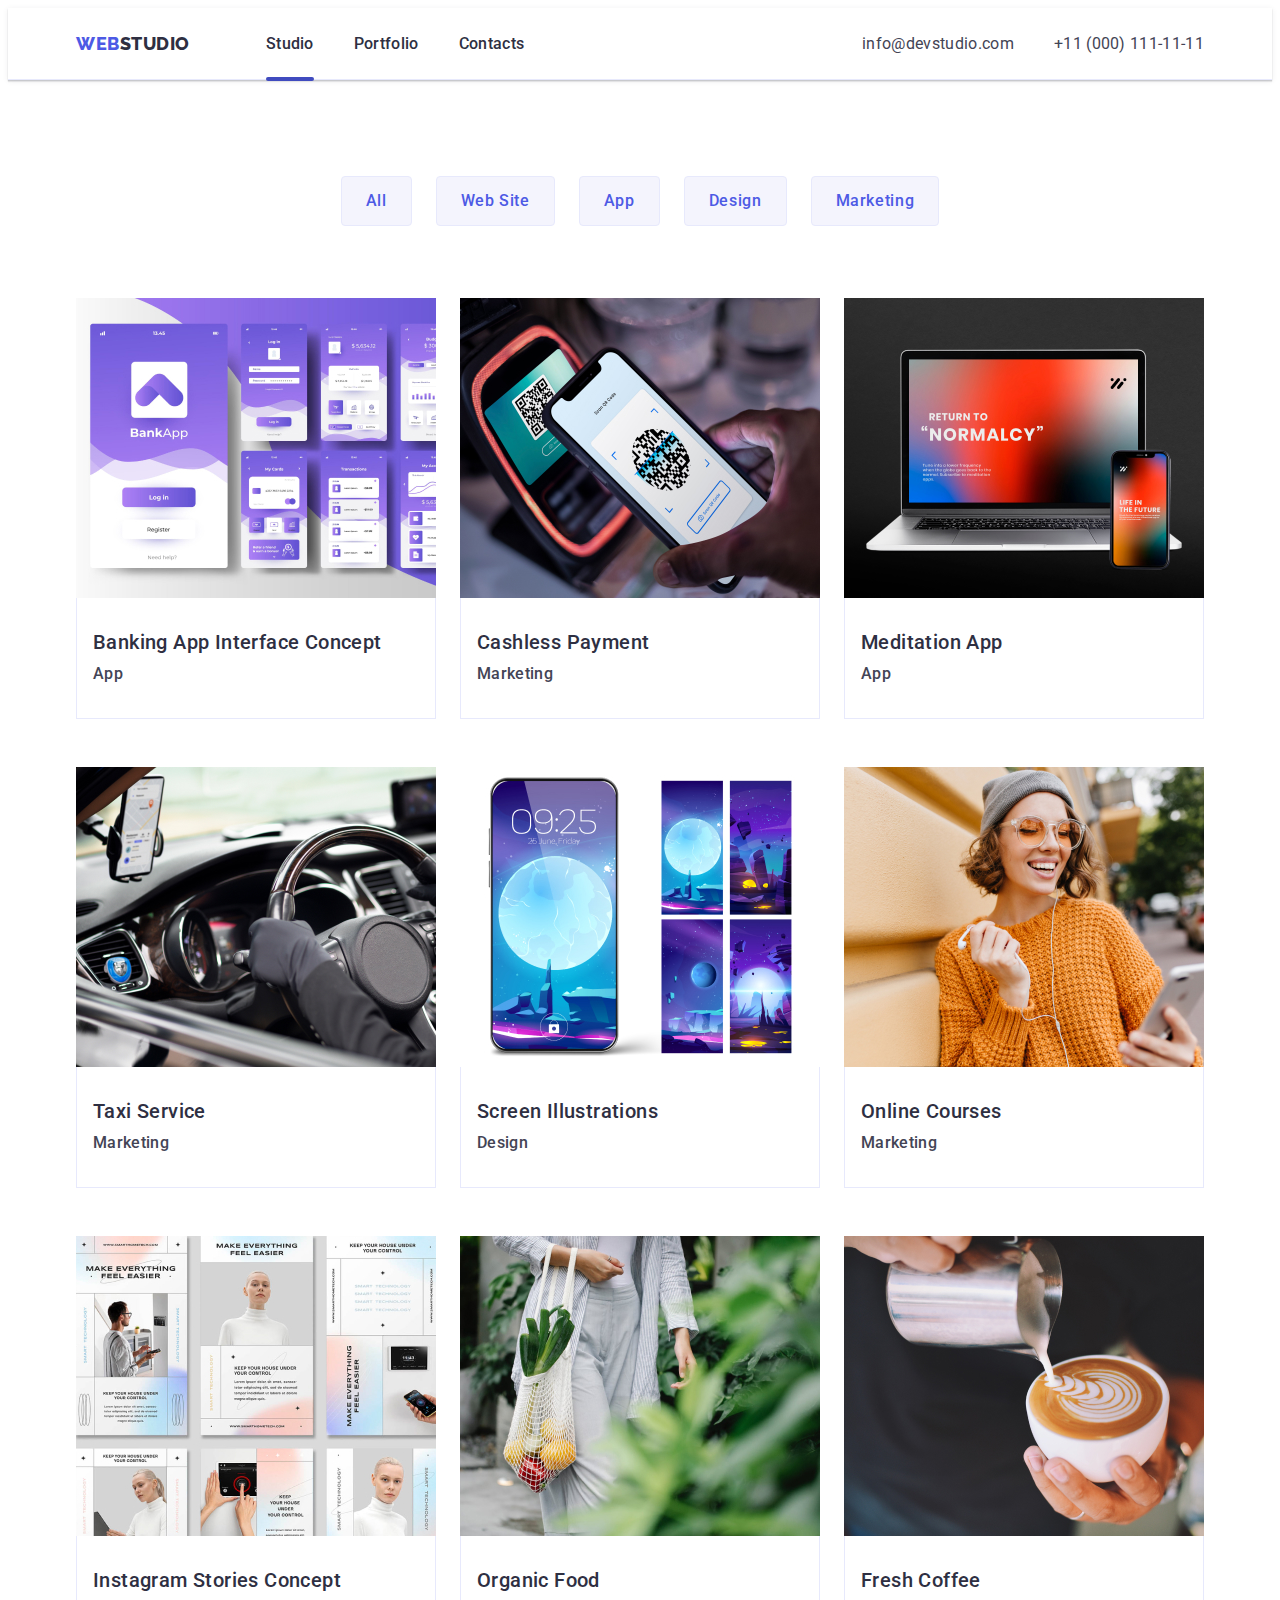
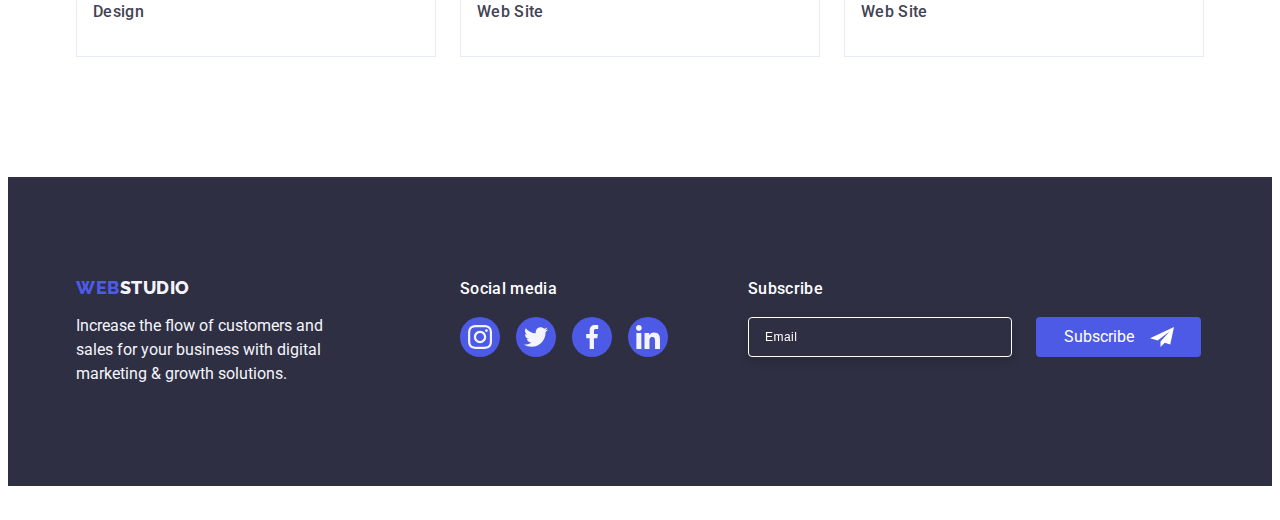
==== commit 0d8cdb8f: "edits" ====
--- a/portfolio.html
+++ b/portfolio.html
@@ -25,35 +25,44 @@
     <link rel="stylesheet" href="./css/desktop.css" />
   </head>
   <body>
-    <header class="header header-portfolio">
-      <div class="container nav">
+    <header class="header">
+      <div class="container flex">
         <nav class="nav-list">
           <a href="./index.html" class="web padding-web"
             >Web<span class="table-studio">Studio</span></a
           >
+
+          <button type="button" class="burger js-open-menu">
+            <svg class="burger-icon" width="32" height="22">
+              <use href="./images/icons.svg#icon-burger"></use>
+            </svg>
+          </button>
+
           <ul class="nav">
             <li class="nav-item">
-              <a href="./index.html" class="links">Studio</a>
+              <a href="./index.html" class="links active">Studio</a>
             </li>
             <li class="nav-item">
-              <a href="./portfolio.html" class="links active">Portfolio</a>
+              <a href="./portfolio.html" class="links">Portfolio</a>
             </li>
             <li class="nav-item"><a href="" class="links">Contacts</a></li>
           </ul>
         </nav>
         <address class="addr-nav">
-          <ul class="nav-list address">
-            <li>
-              <a href="mailto:info@devstudio.com" class="contact"
-                >info@devstudio.com</a
-              >
-            </li>
-            <li>
-              <a href="tel:+110001111111" class="contact"
-                >+11 (000) 111-11-11</a
-              >
-            </li>
-          </ul>
+          <div class="div">
+            <ul class="address">
+              <li>
+                <a href="mailto:info@devstudio.com" class="contact"
+                  >info@devstudio.com</a
+                >
+              </li>
+              <li>
+                <a href="tel:+110001111111" class="contact"
+                  >+11 (000) 111-11-11</a
+                >
+              </li>
+            </ul>
+          </div>
         </address>
       </div>
     </header>
@@ -273,63 +282,65 @@
 
     <footer class="footer">
       <div class="container footer-conteinter">
-        <div class="footer-webstudio">
-          <a href="./index.html" class="web footer-web"
-            >Web<span class="footer-studio">Studio</span></a
-          >
-          <p class="footer-content">
-            Increase the flow of customers and sales for your business with
-            digital marketing & growth solutions.
-          </p>
-        </div>
-        <div class="footer-soc-media">
-          <p class="footer-media">Social media</p>
-          <ul class="footer-list">
-            <li class="soc-media">
-              <a href="" class="footer-link" aria-label="Go to instagram">
-                <svg class="icon-bg" width="24" height="24">
-                  <use
-                    class="icon"
-                    href="./images/icons.svg#icon-instagram"
-                  ></use>
-                </svg>
-              </a>
-            </li>
-            <li class="soc-media">
-              <a href="" class="footer-link" aria-label="Go to twitter">
-                <svg class="icon-bg" width="24" height="24">
-                  <use
-                    class="icon"
-                    href="./images/icons.svg#icon-twitter"
-                  ></use>
-                </svg>
-              </a>
-            </li>
-            <li class="soc-media">
-              <a href="" class="footer-link" aria-label="Go to facebook">
-                <svg class="icon-bg" width="24" height="24">
-                  <use
-                    class="icon"
-                    href="./images/icons.svg#icon-facebook"
-                  ></use>
-                </svg>
-              </a>
-            </li>
-            <li class="soc-media">
-              <a href="" class="footer-link" aria-label="Go to linkedin">
-                <svg class="icon-bg" width="24" height="24">
-                  <use
-                    class="icon"
-                    href="./images/icons.svg#icon-linkedin"
-                  ></use>
-                </svg>
-              </a>
-            </li>
-          </ul>
+        <div class="footer-flex">
+          <div class="footer-webstudio">
+            <a href="./index.html" class="web footer-web"
+              >Web<span class="footer-studio">Studio</span></a
+            >
+            <p class="footer-content">
+              Increase the flow of customers and sales for your business with
+              digital marketing & growth solutions.
+            </p>
+          </div>
+          <div class="footer-soc-media">
+            <p class="footer-media">Social media</p>
+            <ul class="footer-list">
+              <li class="soc-media">
+                <a href="" class="footer-link" aria-label="Go to instagram">
+                  <svg class="icon-bg" width="24" height="24">
+                    <use
+                      class="icon"
+                      href="./images/icons.svg#icon-instagram"
+                    ></use>
+                  </svg>
+                </a>
+              </li>
+              <li class="soc-media">
+                <a href="" class="footer-link" aria-label="Go to twitter">
+                  <svg class="icon-bg" width="24" height="24">
+                    <use
+                      class="icon"
+                      href="./images/icons.svg#icon-twitter"
+                    ></use>
+                  </svg>
+                </a>
+              </li>
+              <li class="soc-media">
+                <a href="" class="footer-link" aria-label="Go to facebook">
+                  <svg class="icon-bg" width="24" height="24">
+                    <use
+                      class="icon"
+                      href="./images/icons.svg#icon-facebook"
+                    ></use>
+                  </svg>
+                </a>
+              </li>
+              <li class="soc-media">
+                <a href="" class="footer-link" aria-label="Go to linkedin">
+                  <svg class="icon-bg" width="24" height="24">
+                    <use
+                      class="icon"
+                      href="./images/icons.svg#icon-linkedin"
+                    ></use>
+                  </svg>
+                </a>
+              </li>
+            </ul>
+          </div>
         </div>
         <div class="subscribe">
           <p class="subscribe-title">Subscribe</p>
-          <div class="nav">
+          <div class="footer-flex">
             <form class="subscribe-form">
               <label>
                 <input
@@ -340,6 +351,7 @@
                 />
               </label>
             </form>
+
             <div class="subscribe-label">
               <batton class="subscribe-btn">
                 <span class="subscribe-btn-title">Subscribe</span>
@@ -352,5 +364,94 @@
         </div>
       </div>
     </footer>
+    <svg class="" width="32" height="22">
+      <use href="./img/icons.svg#icon-burger"></use>
+    </svg>
+    <div class="mobile-menu js-menu-container">
+      <button class="close-menu js-close-menu" type="button">
+        <svg class="close-color" width="8" height="8">
+          <use class="close-icon" href="./images/icons.svg#icon-closed"></use>
+        </svg>
+      </button>
+
+      <div>
+        <div>
+          <ul class="menu-mob">
+            <li class="menu-item">
+              <a class="menu-title" href="./index.html">Studio</a>
+            </li>
+            <li class="menu-item">
+              <a class="menu-title-main" href="./portfolio.html">Portfolio</a>
+            </li>
+            <li class="menu-item">
+              <a class="menu-title" href="">Contacts</a>
+            </li>
+          </ul>
+        </div>
+        <div class="down">
+          <ul class="menu-adress">
+            <li class="menu-item">
+              <a class="burger-contact" href="tel:110001111111"
+                >+11 (000) 111-11-11</a
+              >
+            </li>
+            <li class="menu-item">
+              <a class="burger-adress" href="mailto:info@devstudio.com"
+                >info@devstudio.com</a
+              >
+            </li>
+          </ul>
+          <ul class="menu-media-list">
+            <li class="menu-media">
+              <a href="" class="social-link" aria-label="Go to instagram">
+                <svg class="icon-bg" width="24" height="24">
+                  <use
+                    class="icon"
+                    href="./images/icons.svg#icon-instagram"
+                  ></use>
+                </svg>
+              </a>
+            </li>
+            <li class="menu-media">
+              <a href="" class="social-link" aria-label="Go to twitter">
+                <svg class="icon-bg" width="24" height="24">
+                  <use
+                    class="icon"
+                    href="./images/icons.svg#icon-twitter"
+                  ></use>
+                </svg>
+              </a>
+            </li>
+            <li class="menu-media">
+              <a href="" class="social-link" aria-label="Go to facebook">
+                <svg class="icon-bg" width="24" height="24">
+                  <use
+                    class="icon"
+                    href="./images/icons.svg#icon-facebook"
+                  ></use>
+                </svg>
+              </a>
+            </li>
+            <li class="menu-media">
+              <a href="" class="social-link" aria-label="Go to linkedin">
+                <svg class="icon-bg" width="24" height="24">
+                  <use
+                    class="icon"
+                    href="./images/icons.svg#icon-linkedin"
+                  ></use>
+                </svg>
+              </a>
+            </li>
+          </ul>
+        </div>
+      </div>
+    </div>
+
+    <script src="./js/menu.js"></script>
+    <script src="./js/modal.js"></script>
+    <script src="https://unpkg.com/aos@next/dist/aos.js"></script>
+    <script>
+      AOS.init();
+    </script>
   </body>
 </html>
--- a/css/tablet.css
+++ b/css/tablet.css
@@ -65,13 +65,16 @@
 
 /* header-address */
 
-.address {
-    margin-left: 122px;
-}
-
-.div{
+.flex {
+    display: flex;
+    align-items: center;
+    margin-right: auto;
+
+}
+
+/* .div{
     padding-top: 16px;
-}
+} */
 .addr-nav {
     display: block;
     font-style: normal;
@@ -145,6 +148,10 @@
 }
 
 /* Customers */
+
+.logo-section{
+    padding: 96px 0px;
+}
 
 .logo-title {
     font-weight: 700;
@@ -169,16 +176,13 @@
 
 
 /* footer */
-
+.footer-flex{
+    display: flex;
+}
 
 .footer-webstudio {
     margin-right: 24px;
     text-align: left;
-}
-
-
-.flex{
-    display: flex;
 }
 
 .footer-content {
--- a/css/desktop.css
+++ b/css/desktop.css
@@ -20,6 +20,11 @@
     gap: 40px;
     padding: 24px 0;
     display: flex;
+}
+
+.addr-nav{
+    margin-left: auto;
+    margin-right: 0;
 }
 
 .div{
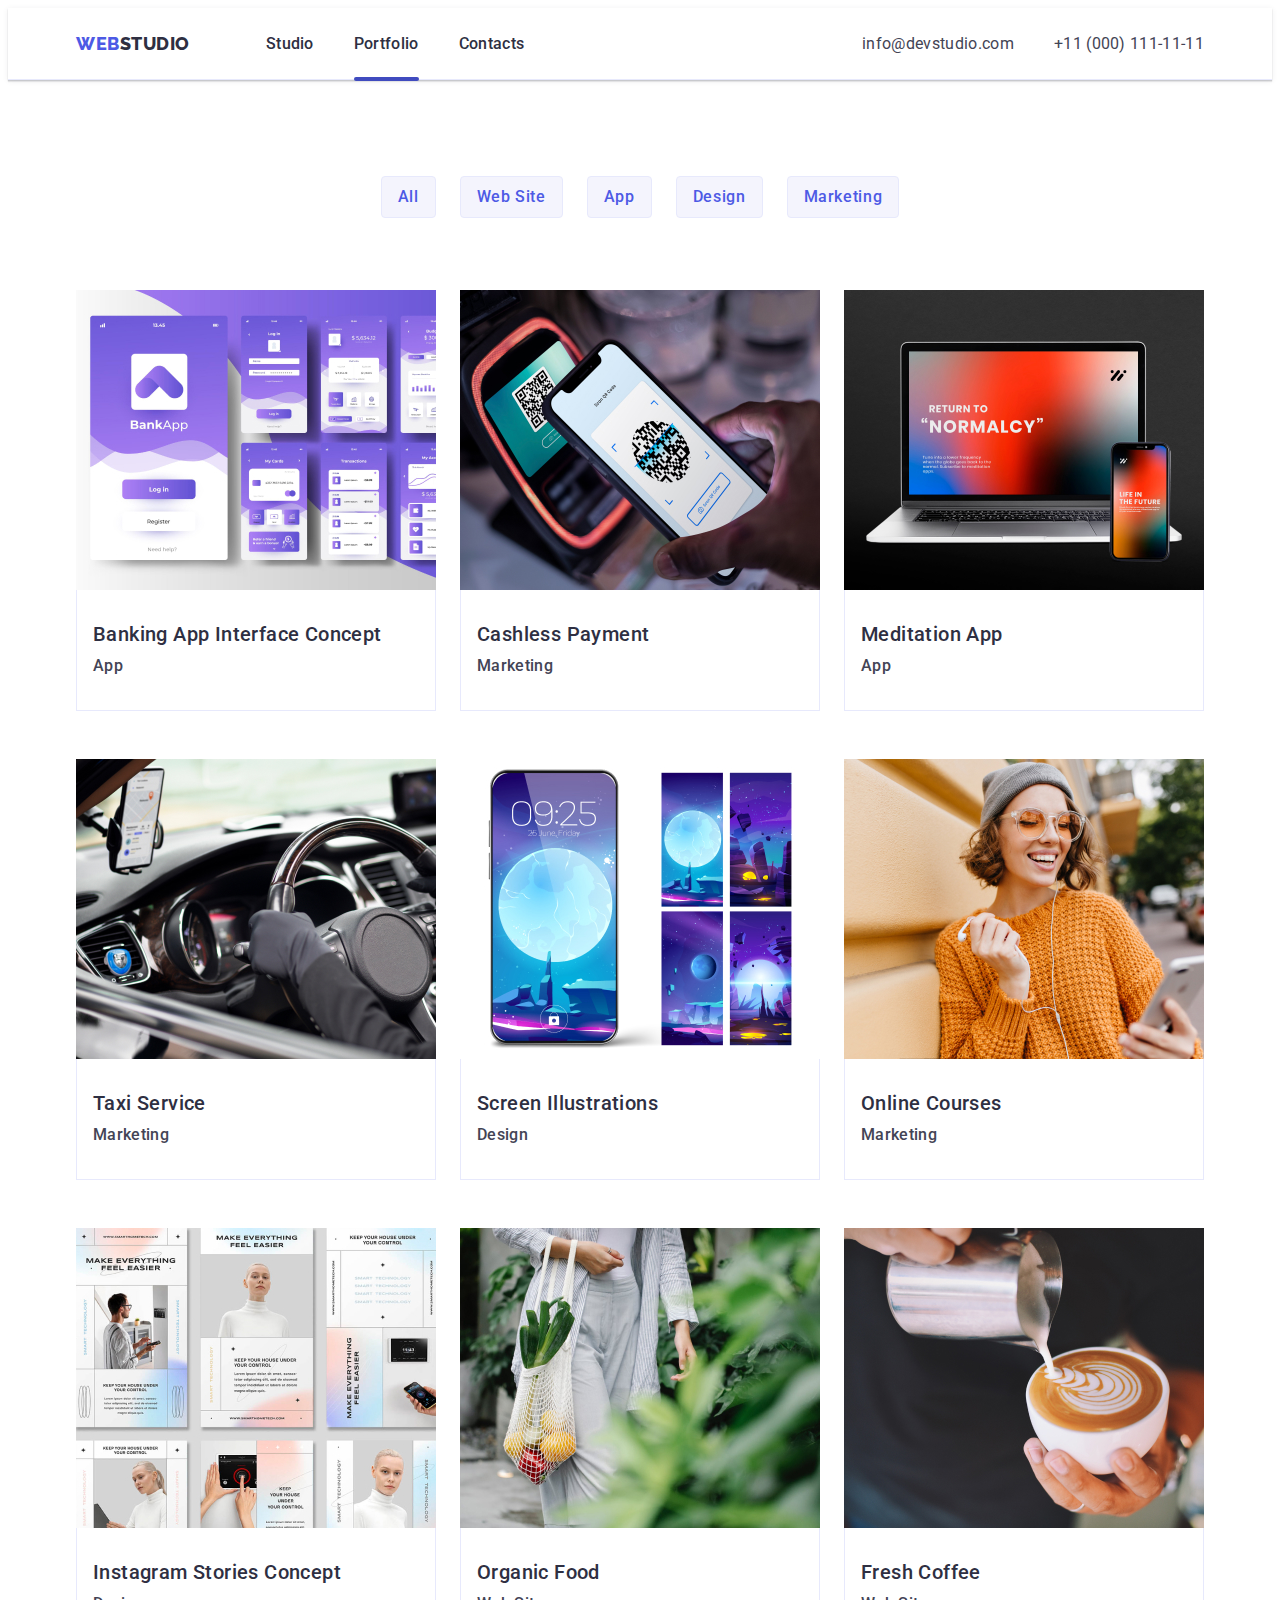
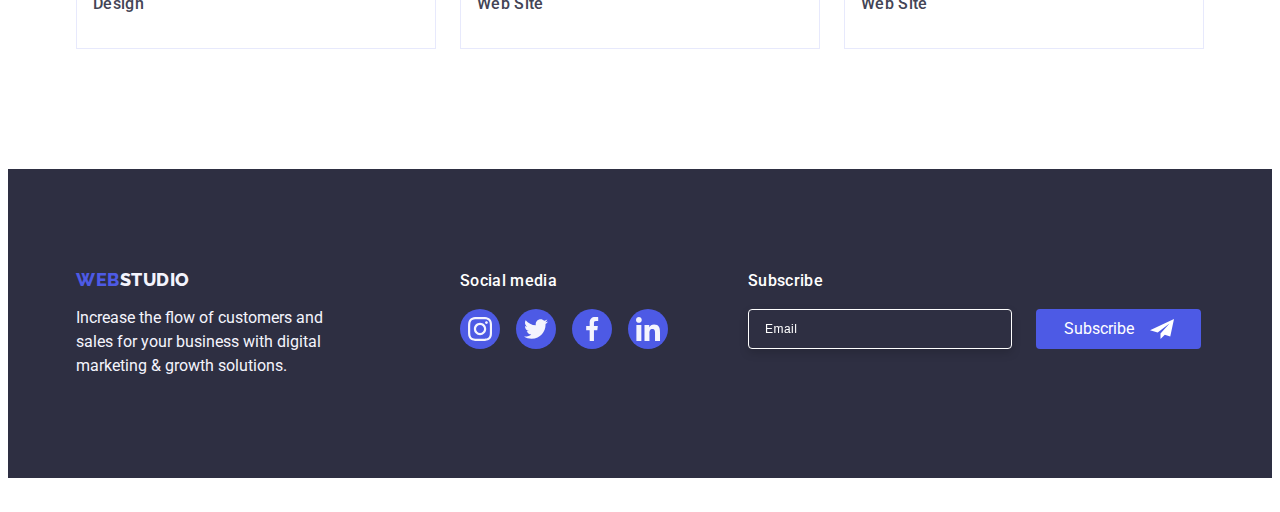
==== commit 8a0ccd24: "portfolio" ====
--- a/portfolio.html
+++ b/portfolio.html
@@ -40,10 +40,10 @@
 
           <ul class="nav">
             <li class="nav-item">
-              <a href="./index.html" class="links active">Studio</a>
+              <a href="./index.html" class="links">Studio</a>
             </li>
             <li class="nav-item">
-              <a href="./portfolio.html" class="links">Portfolio</a>
+              <a href="./portfolio.html" class="links active">Portfolio</a>
             </li>
             <li class="nav-item"><a href="" class="links">Contacts</a></li>
           </ul>
--- a/css/mobile.css
+++ b/css/mobile.css
@@ -459,6 +459,18 @@
         color: var(--focus-text);
 }
 
+@media screen and (min-width:320) {
+    .burger-contact {
+        font-weight: 500;
+        font-size: 25px;
+        line-height: calc(40 / 25);
+
+        letter-spacing: 0.02em;
+        text-transform: capitalize;
+        color: var(--focus-text);
+    }
+}
+
 .burger-adress{
     font-weight: 500;
         font-size: 20px;
@@ -772,15 +784,14 @@
 /* main section buttons */
 
 .filtrs {
-    padding-top: 96px;
-    padding-bottom: 120px;
+    padding:48px 0;
 }
 
 .buttons-list {
     display: flex;
-    gap: 24px;
-    justify-content: center;
-    margin-bottom: 72px;
+    flex-wrap: wrap;
+    gap: 16px 24px;
+    margin-bottom: 48px;
 }
 
 .buttons {
@@ -794,7 +805,7 @@
     font-family: inherit;
     border: 1px solid var(--background-button);
     border-radius: 4px;
-    padding: 12px 24px;
+    padding: 8px 16px;
     transition: color var(--anim-transition), background-color var(--anim-transition), border var(--anim-transition), box-shadow var(--anim-transition);
 }
 
@@ -808,11 +819,8 @@
 
 /* cards section */
 
-.app-list {
-    display: flex;
-    flex-wrap: wrap;
-    gap: 24px;
-    row-gap: 48px;
+.app-item:not(:last-child){
+    margin-bottom: 48px;
 }
 
 .app-link {
@@ -831,15 +839,6 @@
     box-shadow: 0px 1px 6px rgba(46, 47, 66, 0.08), 0px 1px 1px rgba(46, 47, 66, 0.16), 0px 2px 1px rgba(46, 47, 66, 0.08);
 }
 
-.app-link:hover .overlay,
-.app-link:focus .overlay {
-    transform: translateY(0%);
-}
-
-.app-item {
-    flex-basis: calc((100% - 24px * 2) / 3);
-}
-
 .product-title {
     font-weight: 500;
     font-size: 20px;
@@ -850,31 +849,9 @@
 
 }
 
-.thumb {
-    position: relative;
-    overflow: hidden;
-}
-
 .overlay {
-    font-size: 16px;
-    line-height: calc(24 / 16);
-    letter-spacing: 0.02em;
-    color: var(--footer-text);
-
-    position: absolute;
-    top: 0;
-    left: 0;
-    width: 100%;
-    height: 100%;
-    background-color: var(--text-button);
-    padding: 40px 32px;
-    transform: translateY(100%);
-    transition: transform var(--anim-transition);
-}
-
-
-
-
+    display: none;
+}
 
 @media screen and(min-width:428px) {
     .container{
--- a/css/tablet.css
+++ b/css/tablet.css
@@ -210,4 +210,37 @@
     max-height: 584px;
 }
 
+/* =====Portfolio===== */
+
+/* main section buttons */
+
+.filtrs {
+    padding-top: 96px;
+    padding-bottom: 64px;
+}
+
+.buttons-list {
+    display: flex;
+    gap: 24px;
+    justify-content: center;
+    margin-bottom: 64px;
+}
+
+/* cards section */
+
+.app-list {
+    display: flex;
+    flex-wrap: wrap;
+    gap: 24px;
+    row-gap: 72px;
+}
+
+.app-item:not(:last-child) {
+    margin-bottom: 0;
+}
+
+.app-item {
+    flex-basis: calc((100% - 32px) / 2);
+}
+
 }--- a/css/desktop.css
+++ b/css/desktop.css
@@ -179,5 +179,67 @@
     padding: 8px 16px;
 }
 
-
-}
+/* =====Portfolio===== */
+
+/* main section buttons */
+
+.filtrs {
+    padding-bottom: 120px;
+}
+
+.buttons-list {
+    display: flex;
+    gap: 24px;
+    justify-content: center;
+    margin-bottom: 72px;
+}
+
+/* cards section */
+
+.app-list {
+    row-gap: 48px;
+}
+
+.app-link:hover .overlay,
+.app-link:focus .overlay {
+    transform: translateY(0%);
+}
+
+.app-item {
+    flex-basis: calc((100% - 24px * 2) / 3);
+}
+
+.product-title {
+    font-weight: 500;
+    font-size: 20px;
+    line-height: 1.2;
+    letter-spacing: 0.02em;
+    color: var(--title-text-color);
+    margin-bottom: 8px;
+
+}
+
+.thumb {
+    position: relative;
+    overflow: hidden;
+}
+
+.overlay {
+    display: block;
+    font-size: 16px;
+    line-height: calc(24 / 16);
+    letter-spacing: 0.02em;
+    color: var(--footer-text);
+
+    position: absolute;
+    top: 0;
+    left: 0;
+    width: 100%;
+    height: 100%;
+    background-color: var(--text-button);
+    padding: 40px 32px;
+    transform: translateY(100%);
+    transition: transform var(--anim-transition);
+}
+
+}
